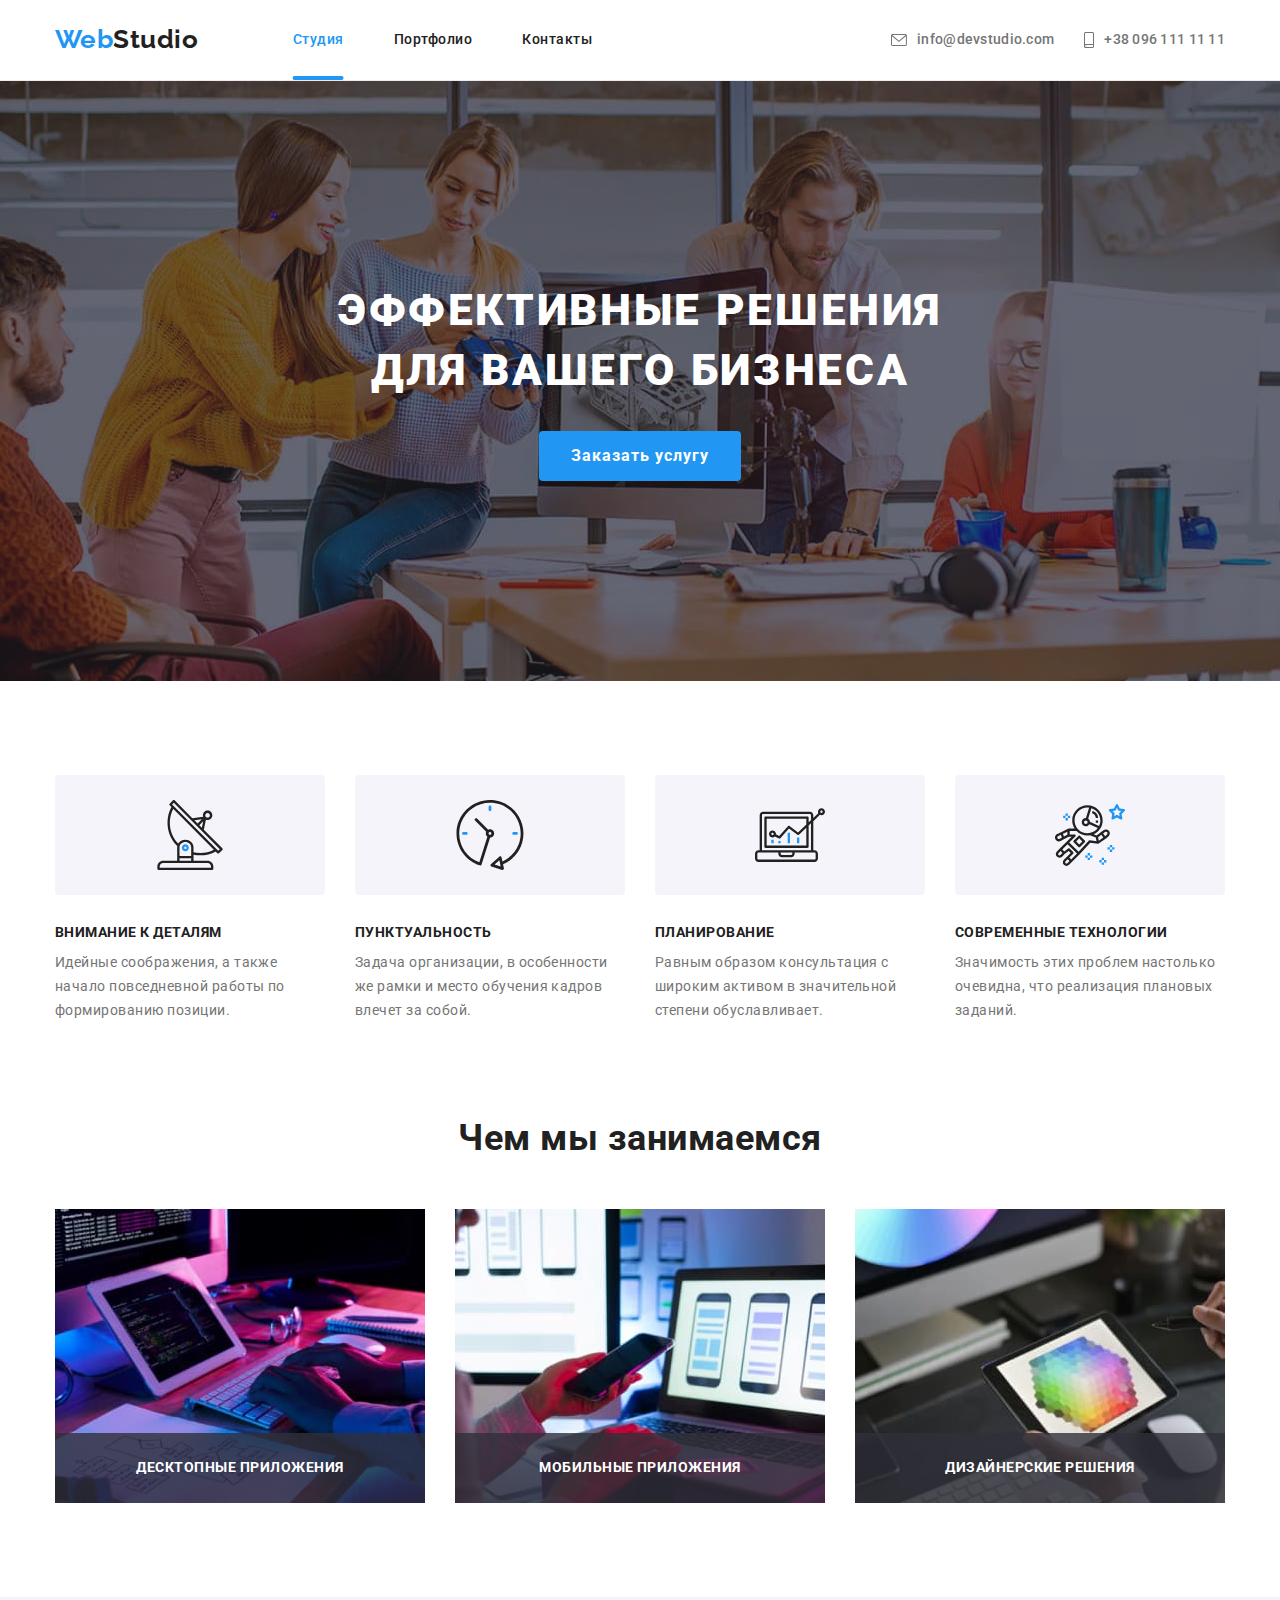
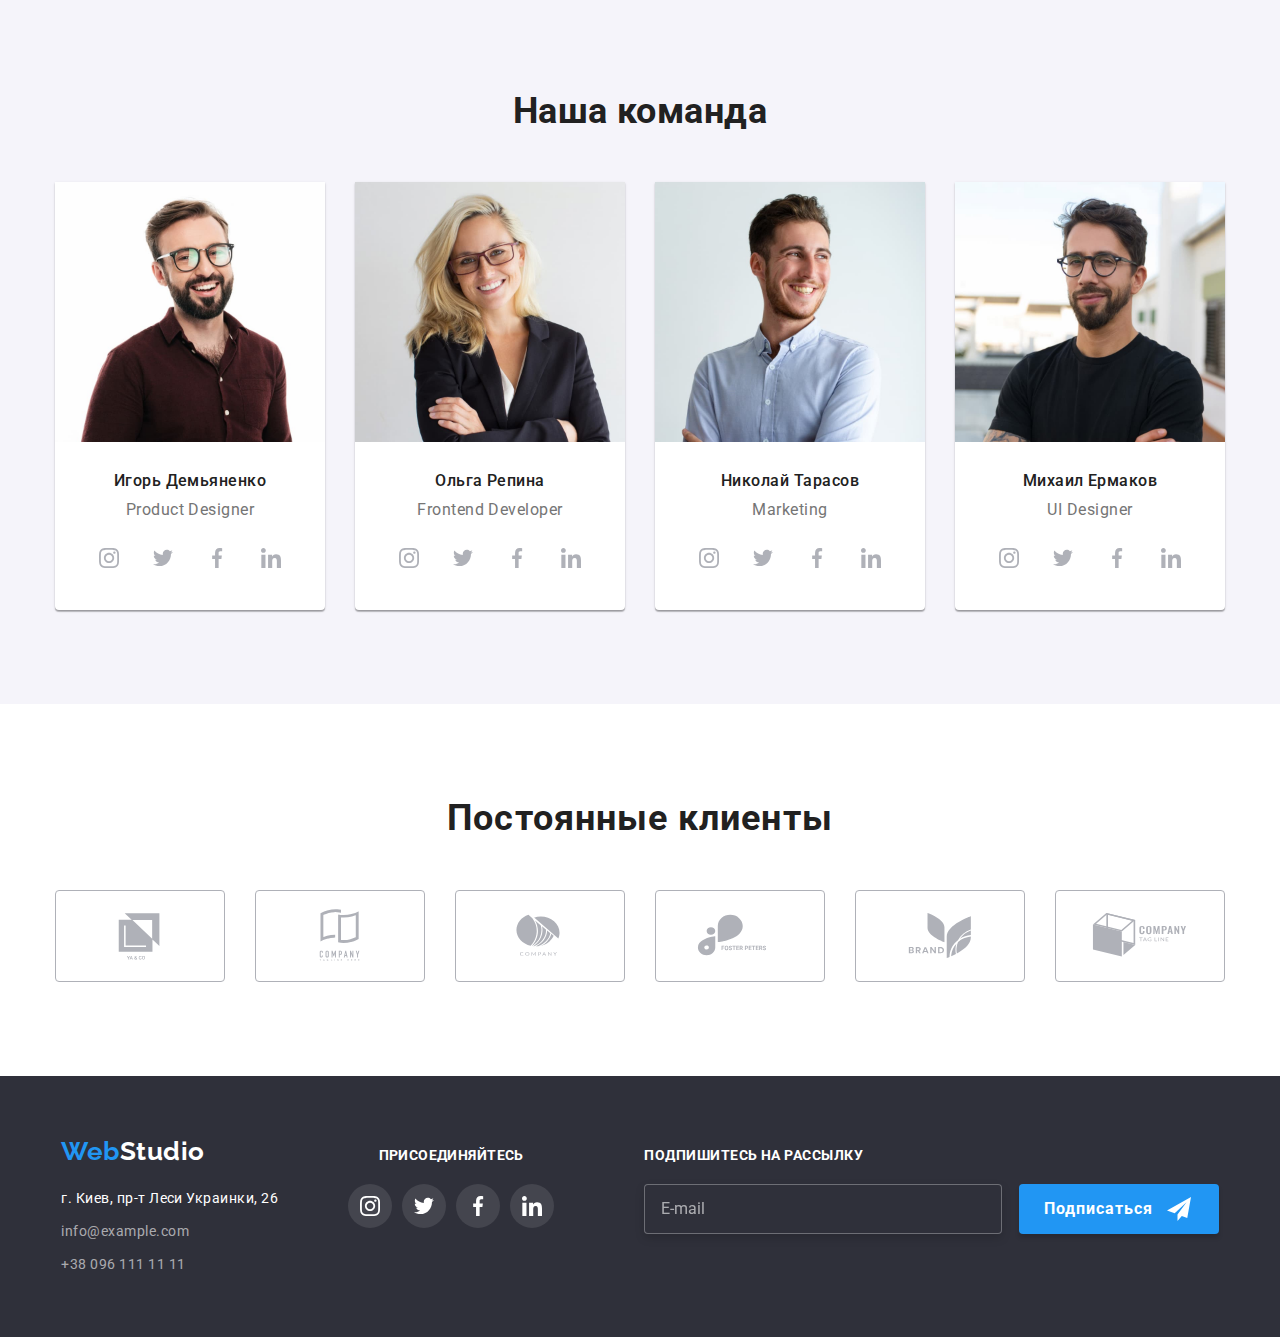
==== index.html @ d3f5402f "HW 7 start" ====
<!DOCTYPE html>
<html lang="ru">
  <head>
    <meta charset="UTF-8" />
    <meta http-equiv="X-UA-Compatible" content="IE=edge" />
    <meta name="viewport" content="width=device-width, initial-scale=1.0" />
    <title>WebStudio</title>
    <link
      href="https://fonts.googleapis.com/css2?family=Raleway:wght@700&family=Roboto:wght@400;500;700;900&display=swap"
      rel="stylesheet"
    />
    <link
      rel="stylesheet"
      href="https://cdnjs.cloudflare.com/ajax/libs/modern-normalize/1.1.0/modern-normalize.min.css"
    />
    <link rel="stylesheet" href="./css/styles.css" />
  </head>
  <body>
    <!--header-->
    <header class="main-header">
      <div class="container header-container">
        <nav class="main-nav">
          <a href="./index.html" class="logo">
            <span class="web">Web</span>Studio</a
          >
          <ul class="site-nav">
            <li class="item">
              <a class="link current" href="./index.html">Студия</a>
            </li>
            <li class="item">
              <a class="link" href="./portfolio.html">Портфолио</a>
            </li>
            <li class="item"><a class="link" href="">Контакты</a></li>
          </ul>
        </nav>
        <ul class="auth-nav list">
          <li class="item">
            <a href="mailto:info@devstudio.com" class="link">
              <svg width="16" height="12" class="contact-icon">
                <use href="./images/symbol-defs.svg#icon-envelope"></use>
              </svg>
              info@devstudio.com</a
            >
          </li>
          <li class="item">
            <a href="tel:+380961111111" class="link">
              <svg width="10" height="16" class="contact-icon">
                <use href="./images/symbol-defs.svg#icon-smartphone"></use></svg
              >+38 096 111 11 11</a
            >
          </li>
        </ul>
      </div>
    </header>
    <!--main-->
    <main>
      <section class="section hero">
        <h1 class="decision">
          Эффективные решения <br />
          для вашего бизнеса
        </h1>
        <button type="button" class="hero-button" data-modal-open>
          Заказать услугу
        </button>
      </section>

      <section class="section details">
        <div class="container">
          <h2 hidden>Особенности</h2>
          <ul class="container-details">
            <li>
              <div class="icons">
                <svg width="70" height="70">
                  <use href="./images/symbol-defs.svg#icon-antenna-1"></use>
                </svg>
              </div>
              <h3 class="details-description">ВНИМАНИЕ К ДЕТАЛЯМ</h3>
              <p class="details-information">
                Идейные соображения, а также начало повседневной работы по
                формированию позиции.
              </p>
            </li>
            <li>
              <div class="icons">
                <svg width="70" height="70">
                  <use href="./images/symbol-defs.svg#icon-clock-1"></use>
                </svg>
              </div>
              <h3 class="details-description">ПУНКТУАЛЬНОСТЬ</h3>
              <p class="details-information">
                Задача организации, в особенности же рамки и место обучения
                кадров влечет за собой.
              </p>
            </li>
            <li>
              <div class="icons">
                <svg width="70" height="70">
                  <use href="./images/symbol-defs.svg#icon-diagram-1"></use>
                </svg>
              </div>
              <h3 class="details-description">ПЛАНИРОВАНИЕ</h3>
              <p class="details-information">
                Равным образом консультация с широким активом в значительной
                степени обуславливает.
              </p>
            </li>
            <li>
              <div class="icons">
                <svg width="70" height="70">
                  <use href="./images/symbol-defs.svg#icon-astronaut-1"></use>
                </svg>
              </div>
              <h3 class="details-description">СОВРЕМЕННЫЕ ТЕХНОЛОГИИ</h3>
              <p class="details-information">
                Значимость этих проблем настолько очевидна, что реализация
                плановых заданий.
              </p>
            </li>
          </ul>
        </div>
      </section>

      <section class="section work">
        <div class="container">
          <h3 class="details-logo">Чем мы занимаемся</h3>
          <ul class="work-list">
            <li>
              <img src="./images/logo1.jpg" alt="процесс работы" width="370" />
              <p>Десктопные приложения</p>
            </li>
            <li>
              <img src="./images/logo2.jpg" alt="процесс работы" width="370" />
              <p>Мобильные приложения</p>
            </li>
            <li>
              <img src="./images/logo3.jpg" alt="процесс работы" width="370" />
              <p>Дизайнерские решения</p>
            </li>
          </ul>
        </div>
      </section>

      <section class="section team-list">
        <div class="container">
          <h2>Наша команда</h2>
          <ul class="teamates">
            <li class="our-teamates">
              <article class="cards">
                <div class="cards-thumb">
                  <img
                    src="./images/teamate1.jpg"
                    alt="Игорь Демьяненко"
                    width="270"
                  />
                </div>
                <div class="cards-content">
                  <h3>Игорь Демьяненко</h3>
                  <p>Product Designer</p>

                  <ul class="socials">
                    <li>
                      <a href="" class="networks-link"
                        ><svg width="20" height="20" class="socials-links">
                          <use
                            href="./images/symbol-defs.svg#icon-instagram-2"
                          ></use>
                        </svg>
                      </a>
                    </li>
                    <li>
                      <a href="" class="networks-link"
                        ><svg width="20" height="20" class="socials-links">
                          <use
                            href="./images/symbol-defs.svg#icon-twitter-1"
                          ></use>
                        </svg>
                      </a>
                    </li>
                    <li>
                      <a href="" class="networks-link"
                        ><svg width="20" height="20" class="socials-links">
                          <use
                            href="./images/symbol-defs.svg#icon-facebook-1"
                          ></use>
                        </svg>
                      </a>
                    </li>
                    <li>
                      <a href="" class="networks-link"
                        ><svg width="20" height="20" class="socials-links">
                          <use
                            href="./images/symbol-defs.svg#icon-linkedin-1"
                          ></use>
                        </svg>
                      </a>
                    </li>
                  </ul>
                </div>
              </article>
            </li>

            <li class="our-teamates">
              <article class="cards">
                <div class="cards-thumb">
                  <img
                    src="./images/teamate2.jpg"
                    alt="Ольга Репина"
                    width="270"
                  />
                </div>
                <div class="cards-content">
                  <h3>Ольга Репина</h3>
                  <p>Frontend Developer</p>

                  <ul class="socials">
                    <li>
                      <a href="" class="networks-link"
                        ><svg width="20" height="20" class="socials-links">
                          <use
                            href="./images/symbol-defs.svg#icon-instagram-2"
                          ></use>
                        </svg>
                      </a>
                    </li>
                    <li>
                      <a href="" class="networks-link"
                        ><svg width="20" height="20" class="socials-links">
                          <use
                            href="./images/symbol-defs.svg#icon-twitter-1"
                          ></use>
                        </svg>
                      </a>
                    </li>
                    <li>
                      <a href="" class="networks-link"
                        ><svg width="20" height="20" class="socials-links">
                          <use
                            href="./images/symbol-defs.svg#icon-facebook-1"
                          ></use>
                        </svg>
                      </a>
                    </li>
                    <li>
                      <a href="" class="networks-link"
                        ><svg width="20" height="20" class="socials-links">
                          <use
                            href="./images/symbol-defs.svg#icon-linkedin-1"
                          ></use>
                        </svg>
                      </a>
                    </li>
                  </ul>
                </div>
              </article>
            </li>

            <li class="our-teamates">
              <article class="cards">
                <div class="cards-thumb">
                  <img
                    src="./images/teamate3.jpg"
                    alt="Николай Тарасов"
                    width="270"
                  />
                </div>
                <div class="cards-content">
                  <h3>Николай Тарасов</h3>
                  <p>Marketing</p>

                  <ul class="socials">
                    <li>
                      <a href="" class="networks-link"
                        ><svg width="20" height="20" class="socials-links">
                          <use
                            href="./images/symbol-defs.svg#icon-instagram-2"
                          ></use>
                        </svg>
                      </a>
                    </li>
                    <li>
                      <a href="" class="networks-link"
                        ><svg width="20" height="20" class="socials-links">
                          <use
                            href="./images/symbol-defs.svg#icon-twitter-1"
                          ></use>
                        </svg>
                      </a>
                    </li>
                    <li>
                      <a href="" class="networks-link"
                        ><svg width="20" height="20" class="socials-links">
                          <use
                            href="./images/symbol-defs.svg#icon-facebook-1"
                          ></use>
                        </svg>
                      </a>
                    </li>
                    <li>
                      <a href="" class="networks-link"
                        ><svg width="20" height="20" class="socials-links">
                          <use
                            href="./images/symbol-defs.svg#icon-linkedin-1"
                          ></use>
                        </svg>
                      </a>
                    </li>
                  </ul>
                </div>
              </article>
            </li>

            <li class="our-teamates">
              <article class="cards">
                <div class="cards-thumb">
                  <img
                    src="./images/teamate4.jpg"
                    alt="Михаил Ермаков"
                    width="270"
                  />
                </div>
                <div class="cards-content">
                  <h3>Михаил Ермаков</h3>
                  <p>UI Designer</p>

                  <ul class="socials">
                    <li>
                      <a href="" class="networks-link"
                        ><svg width="20" height="20" class="socials-links">
                          <use
                            href="./images/symbol-defs.svg#icon-instagram-2"
                          ></use>
                        </svg>
                      </a>
                    </li>
                    <li>
                      <a href="" class="networks-link"
                        ><svg width="20" height="20" class="socials-links">
                          <use
                            href="./images/symbol-defs.svg#icon-twitter-1"
                          ></use>
                        </svg>
                      </a>
                    </li>
                    <li>
                      <a href="" class="networks-link"
                        ><svg width="20" height="20" class="socials-links">
                          <use
                            href="./images/symbol-defs.svg#icon-facebook-1"
                          ></use>
                        </svg>
                      </a>
                    </li>
                    <li>
                      <a href="" class="networks-link"
                        ><svg width="20" height="20" class="socials-links">
                          <use
                            href="./images/symbol-defs.svg#icon-linkedin-1"
                          ></use>
                        </svg>
                      </a>
                    </li>
                  </ul>
                </div>
              </article>
            </li>
          </ul>
        </div>
      </section>
      <section class="section costumer">
        <div class="container">
          <h2 class="costumers-title">Постоянные клиенты</h2>
          <ul class="companies">
            <li class="company-titles">
              <a href="" class="company-link">
                <svg width="106" height="60" class="comp-logo">
                  <use href="./images/symbol-defs.svg#icon-Logo-1"></use>
                </svg>
              </a>
            </li>
            <li class="company-titles">
              <a href="" class="company-link">
                <svg width="106" height="60" class="comp-logo">
                  <use href="./images/symbol-defs.svg#icon-Logo-2"></use>
                </svg>
              </a>
            </li>
            <li class="company-titles">
              <a href="" class="company-link">
                <svg width="106" height="60" class="comp-logo">
                  <use href="./images/symbol-defs.svg#icon-Logo-3"></use>
                </svg>
              </a>
            </li>
            <li class="company-titles">
              <a href="" class="company-link">
                <svg width="106" height="60" class="comp-logo">
                  <use href="./images/symbol-defs.svg#icon-Logo-4"></use>
                </svg>
              </a>
            </li>
            <li class="company-titles">
              <a href="" class="company-link">
                <svg width="106" height="60" class="comp-logo">
                  <use href="./images/symbol-defs.svg#icon-Logo-5"></use>
                </svg>
              </a>
            </li>
            <li class="company-titles">
              <a href="" class="company-link">
                <svg width="106" height="60" class="comp-logo">
                  <use href="./images/symbol-defs.svg#icon-Logo-6"></use>
                </svg>
              </a>
            </li>
          </ul>
        </div>
      </section>
    </main>
    <!--footer-->
    <footer class="footer">
      <div class="container">
        <div class="footer-all">
          <div class="footer-contact">
            <a class="logo" href="./index.html"
              ><span class="accent">Web</span>Studio</a
            >
            <address class="location">
              <ul class="location-adress">
                <li>г. Киев, пр-т Леси Украинки, 26</li>
                <li>
                  <a class="connection" href="mailto:info@example.com"
                    >info@example.com</a
                  >
                </li>
                <li>
                  <a href="tel:+380961111111" class="connection"
                    >+38 096 111 11 11</a
                  >
                </li>
              </ul>
            </address>
          </div>
          <div class="soc">
            <p class="join">присоединяйтесь</p>
            <ul class="socials socials-footer">
              <li>
                <a href="" class="footer-link"
                  ><svg width="20" height="20" class="socials-links">
                    <use href="./images/symbol-defs.svg#icon-instagram-2"></use>
                  </svg>
                </a>
              </li>
              <li>
                <a href="" class="footer-link"
                  ><svg width="20" height="20" class="socials-links">
                    <use href="./images/symbol-defs.svg#icon-twitter-1"></use>
                  </svg>
                </a>
              </li>
              <li>
                <a href="" class="footer-link"
                  ><svg width="20" height="20" class="socials-links">
                    <use href="./images/symbol-defs.svg#icon-facebook-1"></use>
                  </svg>
                </a>
              </li>
              <li>
                <a href="" class="footer-link"
                  ><svg width="20" height="20" class="socials-links">
                    <use href="./images/symbol-defs.svg#icon-linkedin-1"></use>
                  </svg>
                </a>
              </li>
            </ul>
          </div>
          <div class="form-footer">
            <p>Подпишитесь на рассылку</p>
            <form name="email" autocomplete="on">
              <label>
                <input
                  type="text"
                  name="email"
                  placeholder="E-mail"
                  class="mail-form"
                />
              </label>

              <button type="submit" class="subscription-btn">
                Подписаться
                <svg width="24" height="24" class="subscription-icon">
                  <use href="./images/symbol-defs.svg#icon-send"></use>
                </svg>
              </button>
            </form>
          </div>
        </div>
      </div>
    </footer>
    <!-- Модальное окно -->
    <div class="backdrop is-hidden" data-modal>
      <div class="modal">
        <button class="modal-close" data-modal-close>
          <svg width="11px" height="11px" class="modal-icon">
            <use href="./images/symbol-defs.svg#icon-Vector"></use>
          </svg>
        </button>
        <div class="sign-form">
          <b class="modal-title">Оставьте свои данные, мы вам перезвоним</b>
          <form class="sign-in">
            <label class="form-item">
              Имя
              <input type="text" name="name" class="modal-form" autofocus />
              <svg width="18" height="18" class="modal-icons">
                <use href="./images/symbol-defs.svg#icon-person-black"></use>
              </svg>
            </label>

            <label class="form-item">
              Телефон
              <input type="tel" name="telephone" class="modal-form" />
              <svg width="18" height="18" class="modal-icons">
                <use
                  href="./images/symbol-defs.svg#icon-phone-black"
                  class="icons-fill"
                ></use>
              </svg>
            </label>

            <label class="form-item">
              Почта
              <input type="email" name="email" class="modal-form" />
              <svg width="18" height="18" class="modal-icons">
                <use href="./images/symbol-defs.svg#icon-email-black"></use>
              </svg>
            </label>

            <label class="form-item form-item--last">
              Комментарий
              <textarea
                name="comments"
                cols="30"
                rows="10"
                placeholder="Введите текст"
              ></textarea>
            </label>

            <label class="policy">
              <input class="checkbox" type="checkbox" name="checkbox" />
              <span class="icon-checkbox"></span>

              Соглашаюсь с рассылкой и принимаю
              <a href="" class="policy-link">Условия договора</a>
            </label>

            <button type="submit" class="accept-button">Отправить</button>
          </form>
        </div>
      </div>
    </div>
    <script src="./js/modal.js"></script>
  </body>
</html>
---- css/styles.css ----
:root {
  --primary-text-color: #212121;
  --description-text-color: #757575;
  --accent-color: #2196f3;
  --primary-background-color: #ffffff;
}

body {
  font-family: "Roboto", "Raleway", sans-serif;
  background-color: var(--primary-background-color);
  color: var(--primary-text-color);
  letter-spacing: 0.03em;
  margin: 0;
}

ul li {
  list-style: none;
}

img {
  max-width: 100%;
  display: block;
  height: auto;
}

.container {
  width: 1200px;
  padding-left: 15px;
  padding-right: 15px;
  margin-left: auto;
  margin-right: auto;
}

.header-container {
  display: flex;
}
/* WebStudio logo */

nav .logo {
  color: var(--primary-text-color);
  font-family: Raleway, sans-serif;
  font-weight: 700;
  font-size: 26px;
  line-height: 1.2;
  text-decoration: none;
  margin: 0;
  transition: color 250ms cubic-bezier(0.4, 0, 0.2, 1);
}

.web {
  color: var(--accent-color);
}

nav .logo:hover,
nav .logo:focus {
  color: var(--accent-color);
}
/* навигация в хедере */

.main-header {
  border-bottom: 1px solid #ececec;
}

.site-nav {
  display: flex;
  margin: 0;
  padding: 0;
  margin-left: 93px;
}

.site-nav .item {
  position: relative;
}

.site-nav .item + .item {
  margin-left: 50px;
}

.site-nav .link {
  color: var(--primary-text-color);
  font-family: Roboto, sans-serif;
  font-weight: 500;
  font-size: 14px;
  line-height: 1.14;
  text-decoration: none;
  display: block;
  padding-top: 32px;
  padding-bottom: 32px;
  transition: color 250ms cubic-bezier(0.4, 0, 0.2, 1);
}

.site-nav .link:hover,
.site-nav .link:focus {
  color: var(--accent-color);
}

.site-nav .current {
  color: var(--accent-color);
}

.site-nav .current::after {
  position: absolute;
  content: "";
  top: 100%;
  left: 50%;
  transform: translate(-50%, -100%);
  width: 100%;
  height: 4px;
  background-color: var(--accent-color);
  border-radius: 2px;
}

.list {
  padding: 0;
}

.auth-nav .link {
  color: var(--description-text-color);
  font-family: Roboto, sans-serif;
  font-weight: 500;
  font-size: 14px;
  line-height: 1.14;
  letter-spacing: 0.02em;
  text-decoration: none;
  display: flex;
  align-items: center;
  fill: var(--description-text-color);
  padding-top: 32px;
  padding-bottom: 32px;
  transition: color 250ms cubic-bezier(0.4, 0, 0.2, 1),
    fill 250ms cubic-bezier(0.4, 0, 0.2, 1);
}

.auth-nav {
  display: flex;
  margin-left: auto;
  margin-bottom: 0;
  margin-top: 0;
  align-items: center;
}

.auth-nav .item:last-child {
  margin: 0;
}

.auth-nav .item + .item {
  margin-left: 30px;
}

.auth-nav .link:hover,
.auth-nav .link:focus {
  color: var(--accent-color);
  fill: var(--accent-color);
}

/* Секция герой */
.section.hero {
  text-align: center;
  max-width: 1600px;
  padding-top: 200px;
  padding-bottom: 200px;
  background-color: #2f303a;
  background-position: center;
  background-size: cover;
  background-repeat: no-repeat;
  background-image: linear-gradient(
      rgba(47, 48, 58, 0.4) 100%,
      rgba(47, 48, 58, 0.4) 100%
    ),
    url(../images/hero.jpg);
}

.hero .decision {
  font-family: Roboto, sans-serif;
  font-weight: 900;
  font-size: 44px;
  line-height: 1.36;
  text-align: center;
  letter-spacing: 0.06em;
  text-transform: uppercase;
  color: var(--primary-background-color);
  margin: 0;
  margin-bottom: 30px;
}

.hero-button {
  cursor: pointer;
  color: var(--primary-background-color);
  background-color: var(--accent-color);
  font-family: Roboto, sans-serif;
  font-weight: 700;
  font-size: 16px;
  line-height: 1.88;
  display: inline-block;
  letter-spacing: 0.06em;
  padding: 10px 32px;
  border-radius: 4px;
  border: none;
  text-align: center;
  transition: background-color 250ms cubic-bezier(0.4, 0, 0.2, 1);
}

.hero-button:hover,
.hero-button:focus {
  background-color: #188ce8;
}

/* основная секция */

.main-nav {
  display: flex;
  align-items: center;
}

.details {
  font-family: Roboto, sans-serif;
}

.details-description {
  font-family: Roboto, sans-serif;
  font-weight: 700;
  font-size: 14px;
  line-height: 1.14;
  text-transform: uppercase;
  margin: 0;
  margin-bottom: 10px;
}

.details-information {
  color: var(--description-text-color);
  font-size: 14px;
  line-height: 1.71;
  margin: 0;
  width: 270px;
}

.container-details {
  margin: 0;
  padding: 0;
  display: flex;
}

.container-details li {
  margin-right: 30px;
}

.container-details li:last-child {
  margin: 0;
}

.details-logo {
  font-family: Roboto, sans-serif;
  font-weight: 700;
  font-size: 36px;
  line-height: 1.17;
  margin: 0;
  margin-bottom: 50px;
  text-align: center;
}

.work-list {
  margin: 0;
  padding: 0;
  display: flex;
}

.work-list li {
  width: 370px;
  margin-right: 30px;
}

.work-list li {
  position: relative;
}

.work-list p {
  position: absolute;
  width: 100%;
  height: 70px;
  bottom: 0;
  left: 0;
  margin: 0;
  color: var(--primary-background-color);
  text-align: center;

  font-family: "Roboto", sans-serif;
  font-weight: 700;
  font-size: 14px;
  line-height: 1.14;
  padding-bottom: 27px;
  padding-top: 27px;
  text-transform: uppercase;

  background-color: rgba(47, 48, 58, 0.8);
}

.work-list li:last-child {
  margin-right: 0;
}

/* Наша команда */

.teamates {
  display: flex;
}

.our-teamates {
  margin-right: 30px;
}

.our-teamates:last-child {
  margin-right: 0;
}

.team-list {
  background: #f5f4fa;
}

.teamates {
  margin: 0;
  padding: 0;
}

.team-list h2 {
  font-weight: 700;
  font-size: 36px;
  line-height: 1.16;
  margin: 0;
  margin-bottom: 50px;
  text-align: center;
}

.team-list h3 {
  font-family: Roboto, sans-serif;
  font-weight: 500;
  font-size: 16px;
  line-height: 1.18;
  margin: 0;
  text-align: center;
  margin-bottom: 10px;
}

.team-list p {
  font-size: 16px;
  line-height: 1.18;
  color: var(--description-text-color);
  margin: 0;
  text-align: center;
}

/* Футер */
.footer {
  background-color: #2f303a;
  padding: 60px 0;
}

.logo {
  font-family: Raleway, sans-serif;
  min-width: 145px;
  font-weight: 700;
  font-size: 26px;
  line-height: 1.19;
  text-decoration: none;
  color: var(--primary-background-color);
  display: inline-block;
  margin-bottom: 20px;
  transition: color 250ms cubic-bezier(0.4, 0, 0.2, 1);
}

.logo:hover,
.logo:focus {
  color: var(--accent-color);
}

.logo .accent {
  color: var(--accent-color);
}

.location {
  font-size: 14px;
  line-height: 1.71;
  color: var(--primary-background-color);
  font-style: normal;
}

.location ul {
  margin: 0;
  padding: 0;
}

.location li {
  margin-bottom: 9px;
}

.location li:last-child {
  margin-bottom: 0;
}

.adress .connection {
  margin-bottom: 9px;
}

.connection {
  font-family: Roboto, sans-serif;
  font-size: 14px;
  line-height: 1.71;
  color: rgba(255, 255, 255, 0.6);
  text-decoration: none;
  font-style: normal;
  transition: color 250ms cubic-bezier(0.4, 0, 0.2, 1);
}

.connection:hover,
.connection:focus {
  color: var(--accent-color);
}

/* Портфолио */
/* фильтр */

.btn {
  margin-right: 8px;
}

.btn:last-child {
  margin: 0;
}

.filter button {
  cursor: pointer;
  color: var(--primary-text-color);
  font-family: Roboto, sans-serif;
  font-weight: 500;
  font-size: 16px;
  line-height: 1.62;
  padding: 6px 22px;
  border: none;
  border-radius: 4px;
  background-color: #f5f4fa;
  text-align: center;
  letter-spacing: 0.03em;
  transition: color 250ms cubic-bezier(0.4, 0, 0.2, 1),
    background-color 250ms cubic-bezier(0.4, 0, 0.2, 1),
    box-shadow 250ms cubic-bezier(0.4, 0, 0.2, 1);
}

.filter-btn {
  display: flex;
  justify-content: center;
  margin-bottom: 50px;
  margin-top: 0;
  padding: 0;
}

.filter-btn .current {
  color: var(--primary-background-color);
  background-color: var(--accent-color);
}

.filter button:hover,
.filter button:focus {
  color: var(--primary-background-color);
  background-color: var(--accent-color);
  box-shadow: 0px 3px 1px rgba(0, 0, 0, 0.1), 0px 1px 2px rgba(0, 0, 0, 0.08),
    0px 2px 2px rgba(0, 0, 0, 0.12);
}

.filter-nav {
  display: flex;
  flex-wrap: wrap;
  padding-top: 94px;
  padding-bottom: 94px;
  margin: 0;
  padding: 0;
  justify-content: center;
}

.filter-nav .nav-img {
  width: 370px;
  margin-right: 30px;
}

.filter-nav .nav-img:nth-child(3n) {
  margin-right: 0;
}

.nav-img:nth-last-child(-n + 3) {
  margin-bottom: 0;
}

.nav-img {
  margin-bottom: 30px;
}

.filter h2 {
  font-family: Roboto, sans-serif;
  font-weight: 700;
  font-size: 18px;
  line-height: 2;
  letter-spacing: 0.06em;
  margin: 0;
  padding: 0;
  margin-bottom: 4px;
}

.filter p {
  font-family: Roboto;
  font-size: 16px;
  line-height: 1.88;
  color: var(--description-text-color);
  margin: 0;
}

.section {
  padding-top: 94px;
  padding-bottom: 94px;
  margin-right: auto;
  margin-left: auto;
}

.work {
  padding-top: 0;
}

/* карточки портфолио */

.card {
  cursor: pointer;
  transition: box-shadow 250ms cubic-bezier(0.4, 0, 0.2, 1);
}

.card:hover,
.card:focus {
  box-shadow: 0px 3px 1px rgba(0, 0, 0, 0.1), 0px 1px 2px rgba(0, 0, 0, 0.08),
    0px 2px 2px rgba(0, 0, 0, 0.12);
}

.card-content {
  padding: 20px 24px;
}

.cards-thumb {
  margin-bottom: 30px;
}

.card-content {
  border-left: 1px solid #eeeeee;
  border-right: 1px solid #eeeeee;
  border-bottom: 1px solid #eeeeee;
  background-color: var(--primary-background-color);
}

.cards {
  box-shadow: 0px 1px 3px rgba(0, 0, 0, 0.12), 0px 1px 1px rgba(0, 0, 0, 0.14),
    0px 2px 1px rgba(0, 0, 0, 0.2);
  margin: 0;
  padding: 0;
  background-color: var(--primary-background-color);
  border-radius: 0px 0px 4px 4px;
  padding-bottom: 30px;
}

.cards-content p {
  margin-bottom: 16px;
}

/* icons */

.icons {
  display: flex;
  align-items: center;
  justify-content: center;
  width: 270px;
  height: 120px;
  text-align: center;
  margin-bottom: 30px;
  background-color: #f5f4fa;
  border-radius: 4px;
}

.contact-icon {
  margin-right: 10px;
  text-align: center;
  justify-content: center;
}

/* team icons */

.socials li {
  margin-right: 10px;
  padding: 0;

  border-radius: 50%;

  text-align: center;
  align-items: center;
  justify-content: center;
  padding-bottom: 30px;
}

.networks-link {
  width: 44px;
  height: 44px;
  display: flex;
  text-align: center;
  align-items: center;
  justify-content: center;
  border-radius: 50%;
  color: #afb1b8;
  transition: background-color 250ms cubic-bezier(0.4, 0, 0.2, 1),
    color 250ms cubic-bezier(0.4, 0, 0.2, 1);
}

.socials-links {
  fill: currentColor;
}

.networks-link:hover,
.networks-link:focus {
  background-color: #188ce8;
  color: var(--primary-background-color);
}

.socials li:last-child {
  margin: 0;
}

/* постоянные клиенты */

.costumers-title {
  margin: 0;
  margin-bottom: 50px;
  text-align: center;
  font-family: "Roboto", sans-serif;
  font-style: normal;
  font-weight: 700;
  font-size: 36px;
  line-height: 1.16;
  text-align: center;
  letter-spacing: 0.03em;
}

.companies {
  margin: 0;
  padding: 0;
  display: flex;
  text-align: center;
  align-items: center;
  justify-content: center;
}

.company-titles {
  margin-right: 30px;
  display: flex;
  align-items: center;
  justify-content: center;
}

.company-titles:last-child {
  margin: 0;
}

.company-titles .company-link {
  display: flex;
  width: 170px;
  height: 92px;
  border: 1px solid #afb1b8;
  color: #afb1b8;
  text-align: center;
  align-items: center;
  justify-content: center;
  border-radius: 4px;
  transition: color 250ms cubic-bezier(0.4, 0, 0.2, 1),
    border-color 250ms cubic-bezier(0.4, 0, 0.2, 1);
}

.comp-logo {
  fill: currentColor;
}

.company-titles .company-link:hover,
.company-titles .company-link:focus {
  color: var(--accent-color);
  border: 1px solid var(--accent-color);
}

/* footer links */

.soc .join {
  color: var(--primary-background-color);
  font-family: "Roboto", sans-serif;
  font-weight: 700;
  font-size: 14px;
  line-height: 1.14;
  letter-spacing: 0.03em;
  text-transform: uppercase;
  text-align: center;
  margin: 0;
  margin-bottom: 20px;
}

.socials {
  display: flex;
  text-align: center;
  align-items: center;
  justify-content: center;
  margin: 0;
  padding: 0;
}

.socials li {
  padding: 0;
}

.socials-footer {
  display: flex;
  text-align: center;
  justify-content: center;
}

.socials-footer .footer-link {
  display: flex;
  width: 44px;
  height: 44px;
  display: flex;
  text-align: center;
  align-items: center;
  justify-content: center;
  border-radius: 50%;
  color: var(--primary-background-color);
  background-color: rgba(255, 255, 255, 0.1);
  transition: background-color 250ms cubic-bezier(0.4, 0, 0.2, 1);
}

.socials-links {
  fill: currentColor;
}

.socials-footer li {
  padding: 0;
}

.footer-link:hover,
.footer-link:focus {
  background-color: #188ce8;
  color: var(--primary-background-color);
}

.footer-all {
  display: flex;
  align-items: baseline;
  justify-content: center;
}

.footer-contact {
  margin-right: 70px;
}

/* backdrop Заказать услугу */

.backdrop {
  position: fixed;
  top: 0;
  left: 0;
  width: 100%;
  height: 100%;
  background-color: rgba(0, 0, 0, 0.2);
  opacity: 1;

  transition: opacity 500ms cubic-bezier(0.4, 0, 0.2, 1);
}

.backdrop.is-hidden {
  pointer-events: none;
  opacity: 0;
  visibility: visible;
}

.backdrop.is-hidden .modal {
  transform: translate(-50%, -50%) scale(1.1);
}

.modal {
  display: flex;
  align-items: center;
  position: absolute;
  top: 50%;
  left: 50%;
  transform: translate(-50%, -50%) scale(1);
  width: 528px;
  height: 581px;

  background-color: var(--primary-background-color);
  box-shadow: 0px 1px 3px rgba(0, 0, 0, 0.12), 0px 1px 1px rgba(0, 0, 0, 0.14),
    0px 2px 1px rgba(0, 0, 0, 0.2);
  border-radius: 4px;

  transition: transform 500ms cubic-bezier(0.4, 0, 0.2, 1);
  text-align: center;
  padding: 40px;
}

.modal b {
  font-family: "Roboto", sans-serif;

  font-weight: 700;
  font-size: 20px;
  line-height: 1.15;
  margin-bottom: 12px;
  letter-spacing: 0.03em;
}

.modal-close {
  cursor: pointer;
  position: absolute;
  top: 8px;
  right: 8px;
  width: 30px;
  height: 30px;
  border: 1px solid rgba(0, 0, 0, 0.1);
  border-radius: 50%;
  background-color: var(--primary-background-color);
  color: #000000;
  transition: color 250ms cubic-bezier(0.4, 0, 0.2, 1),
    border-color 250ms cubic-bezier(0.4, 0, 0.2, 1);
  padding: 0;
}

.modal-icon {
  position: absolute;
  top: 50%;
  left: 50%;
  transform: translate(-50%, -50%);
  fill: currentColor;
}

.modal-close:hover,
.modal-close:focus {
  color: var(--accent-color);
  border-color: var(--accent-color);
}

.overlay-system {
  overflow: hidden;
  position: relative;
}

.overlay {
  position: absolute;
  width: 100%;
  height: 100%;
  background-color: rgba(33, 150, 243, 0.9);
  padding: 63px 24px;
  transition: transform 250ms cubic-bezier(0.4, 0, 0.2, 1);
}

.overlay .overlay-text {
  font-family: "Roboto", sans-serif;
  font-size: 18px;
  line-height: 1.56;
  letter-spacing: 0.03em;
  color: var(--primary-background-color);
}

.card:hover .overlay {
  transform: translate(0%, -100%);
}

/* Подпишитесь на рассылку футер */
.soc {
  margin-right: 90px;
}

.form-footer {
  display: block;
  align-items: center;
  justify-content: center;
}

.form-footer p {
  font-family: "Roboto", sans-serif;
  font-weight: 700;
  font-size: 14px;
  line-height: 1.14;
  text-transform: uppercase;
  color: var(--primary-background-color);
  margin: 0;
  margin-bottom: 20px;
}

.subscription-btn {
  font-family: "Roboto", sans-serif;

  font-weight: 700;
  font-size: 16px;
  line-height: 1.9;
  width: 200px;
  height: 50px;
  color: var(--primary-background-color);
  padding-left: 20px;
  padding-right: 60px;
  padding-top: 10px;
  padding-bottom: 10px;
  background-color: var(--accent-color);
  border: none;
  border-radius: 4px;
  letter-spacing: 0.06em;
  box-shadow: 0px 4px 4px rgba(0, 0, 0, 0.15);
  position: relative;
  text-align: center;
  cursor: pointer;
  transition: background-color 250ms cubic-bezier(0.4, 0, 0.2, 1);
}

.form-footer input {
  width: 358px;
  height: 50px;
  border: 1px solid rgba(255, 255, 255, 0.3);
  filter: drop-shadow(0px 4px 4px rgba(0, 0, 0, 0.15));
  border-radius: 4px;
  background-color: #2f303a;
  outline: none;
  padding-left: 16px;
  margin-right: 12px;
  transition: border 250ms cubic-bezier(0.4, 0, 0.2, 1);
}

.form-footer ::placeholder {
  color: rgba(255, 255, 255, 0.6);
}

.subscription-icon {
  position: absolute;
  right: 28px;
  top: 13px;
}

.subscription-btn:hover,
.subscription-btn:focus {
  background-color: #188ce8;
}

.form-footer input:hover,
.form-footer input:focus {
  border: 1px solid #188ce8;
}

/* Форма модального окна */

.modal-form {
  margin: 0;
  width: 448px;
  height: 40px;
  outline: none;
  transition: border 250ms cubic-bezier(0.4, 0, 0.2, 1);
}

.sign-form {
  display: flex;
  flex-direction: column;
  align-items: center;
  text-align: left;
  font-family: "Roboto", sans-serif;
  font-style: normal;
  font-weight: 400;
  font-size: 12px;
  line-height: 1.16;
  letter-spacing: 0.01em;
}

.sign-form textarea {
  margin: 0;
  width: 448px;
  height: 120px;
  resize: none;
  transition: border 250ms cubic-bezier(0.4, 0, 0.2, 1);
}

.sign-form textarea {
  font-family: "Roboto", sans-serif;
  margin: 0;

  font-size: 14px;
  line-height: 1.14;
  letter-spacing: 0.01em;

  padding: 12px 16px;
  border: 1px solid rgba(33, 33, 33, 0.2);
  border-radius: 4px;
  outline: none;
}

.sign-in label {
  position: relative;
}

.form-item {
  display: flex;
  flex-direction: column;
  width: 100%;

  margin-bottom: 10px;
}

.form-item--last {
  margin-bottom: 20px;
}

.sign-in input {
  margin: 0;

  padding: 12px 12px 12px 42px;
  border: 1px solid rgba(33, 33, 33, 0.2);
  border-radius: 4px;
}

.modal-icons {
  position: absolute;
  top: 30px;
  left: 12px;
  color: var(--accent-color);
  transition: fill 250ms cubic-bezier(0.4, 0, 0.2, 1);
}

.sign-in {
  align-items: center;
  display: flex;
  flex-direction: column;
  font-family: "Roboto", sans-serif;
  font-size: 12px;
  line-height: 1.6;
  letter-spacing: 0.01em;
  color: var(--description-text-color);
}

.form-field {
  font-family: "Roboto", sans-serif;
  font-size: 14px;
  line-height: 1.71;

  letter-spacing: 0.03em;
  text-align: center;

  color: var(--description-text-color);
}

.container-btn {
  text-align: center;
}

.accept-button {
  text-align: center;
  padding: 0;
  margin-right: 0;
  margin-top: 30px;
  width: 200px;
  height: 50px;
  color: var(--primary-background-color);
  background-color: var(--accent-color);

  font-family: "Roboto", sans-serif;
  font-weight: 700;
  font-size: 16px;
  line-height: 1.88;

  letter-spacing: 0.06em;

  border: none;
  box-shadow: 0px 4px 4px rgba(0, 0, 0, 0.15);
  border-radius: 4px;
  cursor: pointer;
  transition: background-color 250ms cubic-bezier(0.4, 0, 0.2, 1);
}

.accept-button:hover,
.accept-button:focus {
  background-color: #188ce8;
}

.form-item ::placeholder {
  color: rgba(117, 117, 117, 0.5);
}

.policy input {
  border: none;
  outline: none;
}

.policy {
  font-family: "Roboto", sans-serif;

  font-size: 14px;
  line-height: 1.71;

  letter-spacing: 0.03em;
  color: var(--description-text-color);
  border: none;
  outline: none;
}

.policy-link {
  color: var(--accent-color);
  margin-left: 4px;
}

.sign-form textarea:hover {
  border: 1px solid var(--accent-color);
}

.sign-form textarea:focus {
  border: 1px solid var(--accent-color);
  outline: 1px solid var(--accent-color);
}

.form-item:hover .modal-icons {
  fill: var(--accent-color);
}

.form-item:hover .modal-form {
  border: 1px solid var(--accent-color);
}

.modal-form:focus + .modal-icons {
  fill: #2196f3;
}

.modal-form:focus {
  border: 1px solid var(--accent-color);
  outline: 1px solid var(--accent-color);
}

.checkbox {
  position: absolute;
  width: 1px;
  height: 1px;
  margin: -1px;
  border: 0;
  padding: 0;

  white-space: nowrap;
  clip-path: inset(100%);
  clip: rect(0 0 0 0);
  overflow: hidden;
}

.icon-checkbox {
  content: "";
  display: inline-block;
  width: 16px;
  height: 15px;
  border: 2px solid var(--primary-text-color);
  border-radius: 2px;
  transition: border-color 250ms cubic-bezier(0.4, 0, 0.2, 1);
  margin-right: 7px;
}

.checkbox:checked + .icon-checkbox {
  background-color: var(--accent-color);
  background-image: url(../images/accept-icon.svg);
  background-size: contain;
  background-origin: border-box;
  border-color: var(--accent-color);
}

.policy {
  display: flex;
  cursor: pointer;
  align-items: center;
  justify-content: center;
}

.policy:hover .icon-checkbox {
  border-color: var(--accent-color);
}

.mail-form:focus {
  outline: 1px solid var(--accent-color);
  color: var(--primary-background-color);
  font-family: "Roboto", sans-serif;

  font-weight: 400;
  font-size: 14px;
  line-height: 1.14;
  letter-spacing: 0.03em;
}
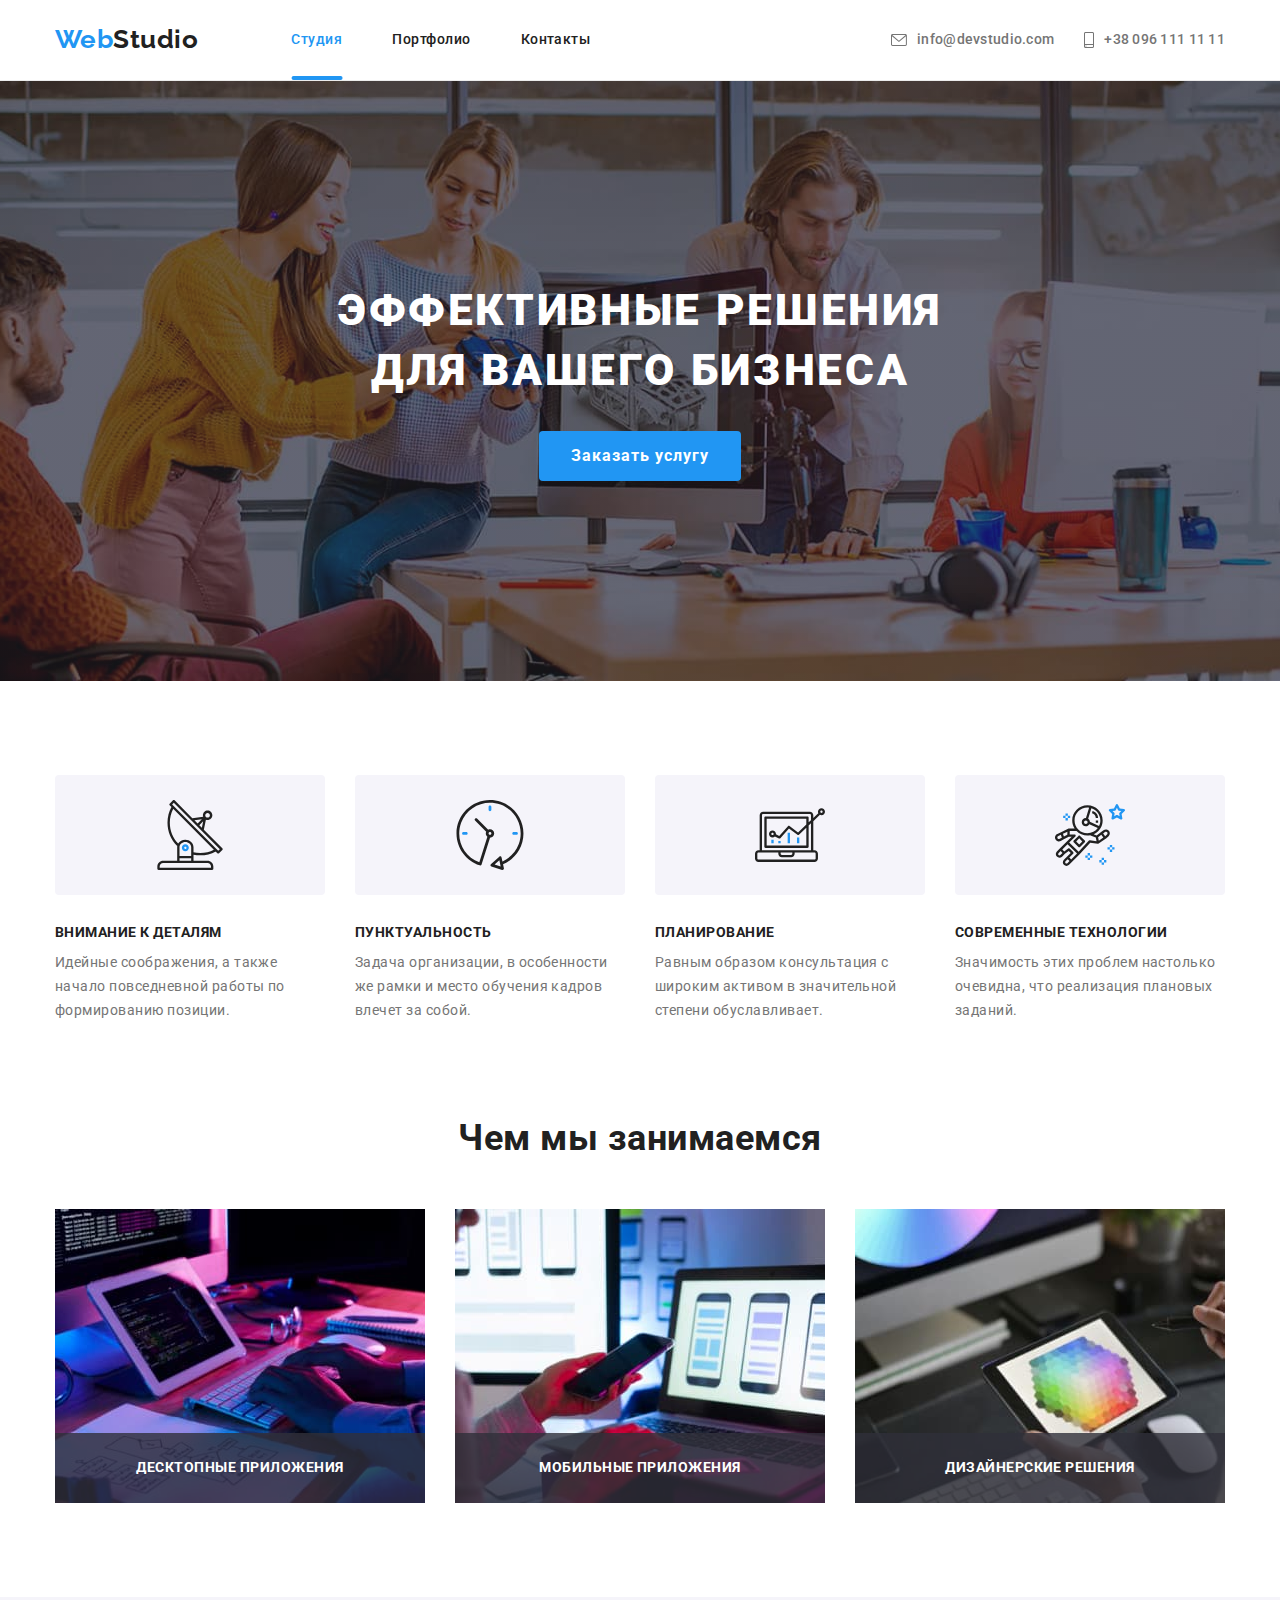
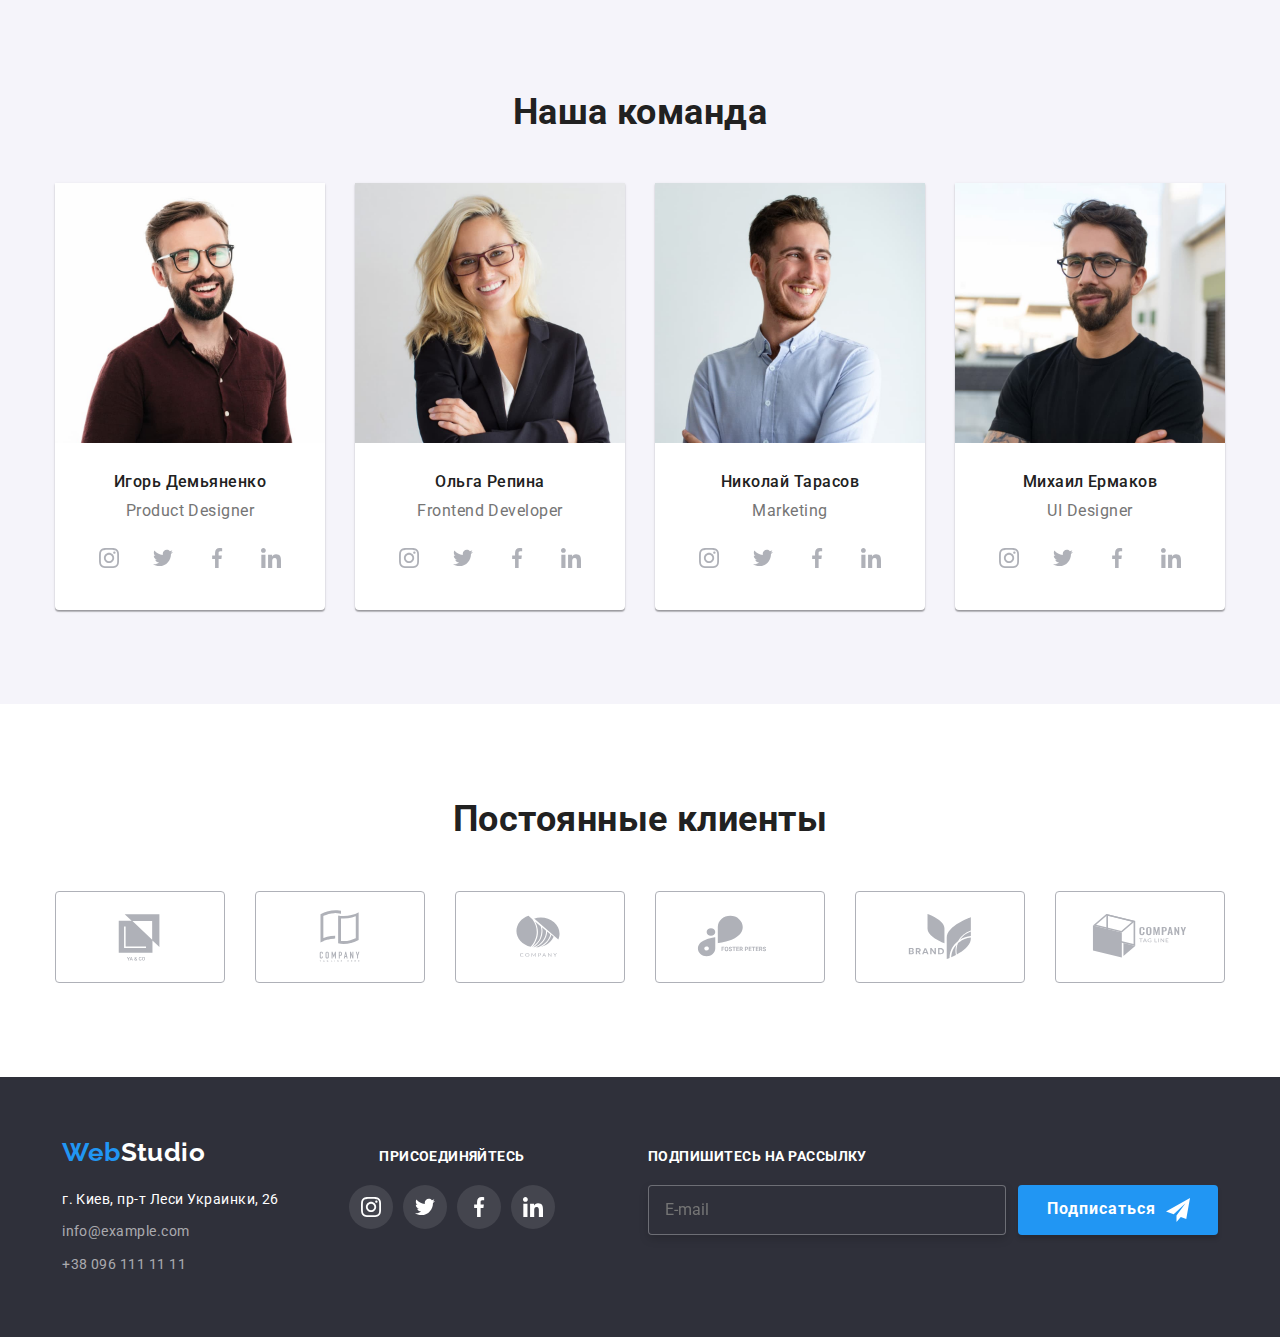
==== commit 70aab4dc: "studio link BEM" ====
--- a/index.html
+++ b/index.html
@@ -16,35 +16,43 @@
     <link rel="stylesheet" href="./css/styles.css" />
   </head>
   <body>
-    <!--header-->
-    <header class="main-header">
-      <div class="container header-container">
+    <!--Хедер-->
+
+    <header class="header">
+      <div class="site-container header__site-container">
         <nav class="main-nav">
-          <a href="./index.html" class="logo">
-            <span class="web">Web</span>Studio</a
+          <a href="./index.html" class="main-nav__logo">
+            <span class="main-nav__label">Web</span>Studio</a
           >
           <ul class="site-nav">
-            <li class="item">
-              <a class="link current" href="./index.html">Студия</a>
-            </li>
-            <li class="item">
-              <a class="link" href="./portfolio.html">Портфолио</a>
-            </li>
-            <li class="item"><a class="link" href="">Контакты</a></li>
+            <li class="site-nav__item">
+              <a class="site-nav__link site-nav__current" href="./index.html"
+                >Студия</a
+              >
+            </li>
+            <li class="site-nav__item">
+              <a class="site-nav__link" href="./portfolio.html">Портфолио</a>
+            </li>
+            <li class="site-nav__item">
+              <a class="site-nav__link" href="">Контакты</a>
+            </li>
           </ul>
         </nav>
-        <ul class="auth-nav list">
-          <li class="item">
-            <a href="mailto:info@devstudio.com" class="link">
-              <svg width="16" height="12" class="contact-icon">
+
+        <!-- Почта и телефон -->
+
+        <ul class="auth-nav">
+          <li class="auth-nav__item">
+            <a href="mailto:info@devstudio.com" class="auth-nav__link">
+              <svg width="16" height="12" class="auth-nav__icon">
                 <use href="./images/symbol-defs.svg#icon-envelope"></use>
               </svg>
               info@devstudio.com</a
             >
           </li>
-          <li class="item">
-            <a href="tel:+380961111111" class="link">
-              <svg width="10" height="16" class="contact-icon">
+          <li class="auth-nav__item">
+            <a href="tel:+380961111111" class="auth-nav__link">
+              <svg width="10" height="16" class="auth-nav__icon">
                 <use href="./images/symbol-defs.svg#icon-smartphone"></use></svg
               >+38 096 111 11 11</a
             >
@@ -52,66 +60,72 @@
         </ul>
       </div>
     </header>
-    <!--main-->
+
+    <!-- Основная часть -->
+
     <main>
-      <section class="section hero">
-        <h1 class="decision">
+      <!-- Герой -->
+
+      <section class="hero section">
+        <h1 class="hero__title">
           Эффективные решения <br />
           для вашего бизнеса
         </h1>
-        <button type="button" class="hero-button" data-modal-open>
+        <button type="button" class="hero__button" data-modal-open>
           Заказать услугу
         </button>
       </section>
 
-      <section class="section details">
-        <div class="container">
+      <!-- Особенности -->
+
+      <section class="peculiarities section">
+        <div class="site-container">
           <h2 hidden>Особенности</h2>
-          <ul class="container-details">
-            <li>
-              <div class="icons">
+          <ul class="peculiarities__list">
+            <li class="peculiarities__item">
+              <div class="peculiarities__icon">
                 <svg width="70" height="70">
                   <use href="./images/symbol-defs.svg#icon-antenna-1"></use>
                 </svg>
               </div>
-              <h3 class="details-description">ВНИМАНИЕ К ДЕТАЛЯМ</h3>
-              <p class="details-information">
+              <h3 class="peculiarities__title">ВНИМАНИЕ К ДЕТАЛЯМ</h3>
+              <p class="peculiarities__text">
                 Идейные соображения, а также начало повседневной работы по
                 формированию позиции.
               </p>
             </li>
-            <li>
-              <div class="icons">
+            <li class="peculiarities__item">
+              <div class="peculiarities__icon">
                 <svg width="70" height="70">
                   <use href="./images/symbol-defs.svg#icon-clock-1"></use>
                 </svg>
               </div>
-              <h3 class="details-description">ПУНКТУАЛЬНОСТЬ</h3>
-              <p class="details-information">
+              <h3 class="peculiarities__title">ПУНКТУАЛЬНОСТЬ</h3>
+              <p class="peculiarities__text">
                 Задача организации, в особенности же рамки и место обучения
                 кадров влечет за собой.
               </p>
             </li>
-            <li>
-              <div class="icons">
+            <li class="peculiarities__item">
+              <div class="peculiarities__icon">
                 <svg width="70" height="70">
                   <use href="./images/symbol-defs.svg#icon-diagram-1"></use>
                 </svg>
               </div>
-              <h3 class="details-description">ПЛАНИРОВАНИЕ</h3>
-              <p class="details-information">
+              <h3 class="peculiarities__title">ПЛАНИРОВАНИЕ</h3>
+              <p class="peculiarities__text">
                 Равным образом консультация с широким активом в значительной
                 степени обуславливает.
               </p>
             </li>
-            <li>
-              <div class="icons">
+            <li class="peculiarities__item">
+              <div class="peculiarities__icon">
                 <svg width="70" height="70">
                   <use href="./images/symbol-defs.svg#icon-astronaut-1"></use>
                 </svg>
               </div>
-              <h3 class="details-description">СОВРЕМЕННЫЕ ТЕХНОЛОГИИ</h3>
-              <p class="details-information">
+              <h3 class="peculiarities__title">СОВРЕМЕННЫЕ ТЕХНОЛОГИИ</h3>
+              <p class="peculiarities__text">
                 Значимость этих проблем настолько очевидна, что реализация
                 плановых заданий.
               </p>
@@ -120,32 +134,36 @@
         </div>
       </section>
 
-      <section class="section work">
-        <div class="container">
-          <h3 class="details-logo">Чем мы занимаемся</h3>
-          <ul class="work-list">
-            <li>
+      <!-- Область работы -->
+
+      <section class="areas-work section">
+        <div class="site-container">
+          <h3 class="section__title">Чем мы занимаемся</h3>
+          <ul class="areas-work__list">
+            <li class="areas-work__item">
               <img src="./images/logo1.jpg" alt="процесс работы" width="370" />
-              <p>Десктопные приложения</p>
-            </li>
-            <li>
+              <p class="areas-work__name">Десктопные приложения</p>
+            </li>
+            <li class="areas-work__item">
               <img src="./images/logo2.jpg" alt="процесс работы" width="370" />
-              <p>Мобильные приложения</p>
-            </li>
-            <li>
+              <p class="areas-work__name">Мобильные приложения</p>
+            </li>
+            <li class="areas-work__item">
               <img src="./images/logo3.jpg" alt="процесс работы" width="370" />
-              <p>Дизайнерские решения</p>
+              <p class="areas-work__name">Дизайнерские решения</p>
             </li>
           </ul>
         </div>
       </section>
 
-      <section class="section team-list">
-        <div class="container">
-          <h2>Наша команда</h2>
-          <ul class="teamates">
-            <li class="our-teamates">
-              <article class="cards">
+      <!-- Наша команда -->
+
+      <section class="team section">
+        <div class="site-container">
+          <h2 class="section__title">Наша команда</h2>
+          <ul class="team__list">
+            <li class="team__item">
+              <article class="cards-set">
                 <div class="cards-thumb">
                   <img
                     src="./images/teamate1.jpg"
@@ -154,40 +172,40 @@
                   />
                 </div>
                 <div class="cards-content">
-                  <h3>Игорь Демьяненко</h3>
-                  <p>Product Designer</p>
-
-                  <ul class="socials">
-                    <li>
-                      <a href="" class="networks-link"
-                        ><svg width="20" height="20" class="socials-links">
+                  <h3 class="cards-content__title">Игорь Демьяненко</h3>
+                  <p class="cards-content__name">Product Designer</p>
+
+                  <ul class="socials-list">
+                    <li class="socials-list__item">
+                      <a href="" class="socials-list__link"
+                        ><svg width="20" height="20">
                           <use
                             href="./images/symbol-defs.svg#icon-instagram-2"
                           ></use>
                         </svg>
                       </a>
                     </li>
-                    <li>
-                      <a href="" class="networks-link"
-                        ><svg width="20" height="20" class="socials-links">
+                    <li class="socials-list__item">
+                      <a href="" class="socials-list__link"
+                        ><svg width="20" height="20">
                           <use
                             href="./images/symbol-defs.svg#icon-twitter-1"
                           ></use>
                         </svg>
                       </a>
                     </li>
-                    <li>
-                      <a href="" class="networks-link"
-                        ><svg width="20" height="20" class="socials-links">
+                    <li class="socials-list__item">
+                      <a href="" class="socials-list__link"
+                        ><svg width="20" height="20">
                           <use
                             href="./images/symbol-defs.svg#icon-facebook-1"
                           ></use>
                         </svg>
                       </a>
                     </li>
-                    <li>
-                      <a href="" class="networks-link"
-                        ><svg width="20" height="20" class="socials-links">
+                    <li class="socials-list__item">
+                      <a href="" class="socials-list__link"
+                        ><svg width="20" height="20">
                           <use
                             href="./images/symbol-defs.svg#icon-linkedin-1"
                           ></use>
@@ -199,8 +217,8 @@
               </article>
             </li>
 
-            <li class="our-teamates">
-              <article class="cards">
+            <li class="team__item">
+              <article class="cards-set">
                 <div class="cards-thumb">
                   <img
                     src="./images/teamate2.jpg"
@@ -209,40 +227,40 @@
                   />
                 </div>
                 <div class="cards-content">
-                  <h3>Ольга Репина</h3>
-                  <p>Frontend Developer</p>
-
-                  <ul class="socials">
-                    <li>
-                      <a href="" class="networks-link"
-                        ><svg width="20" height="20" class="socials-links">
+                  <h3 class="cards-content__title">Ольга Репина</h3>
+                  <p class="cards-content__name">Frontend Developer</p>
+
+                  <ul class="socials-list">
+                    <li class="socials-list__item">
+                      <a href="" class="socials-list__link"
+                        ><svg width="20" height="20">
                           <use
                             href="./images/symbol-defs.svg#icon-instagram-2"
                           ></use>
                         </svg>
                       </a>
                     </li>
-                    <li>
-                      <a href="" class="networks-link"
-                        ><svg width="20" height="20" class="socials-links">
+                    <li class="socials-list__item">
+                      <a href="" class="socials-list__link"
+                        ><svg width="20" height="20">
                           <use
                             href="./images/symbol-defs.svg#icon-twitter-1"
                           ></use>
                         </svg>
                       </a>
                     </li>
-                    <li>
-                      <a href="" class="networks-link"
-                        ><svg width="20" height="20" class="socials-links">
+                    <li class="socials-list__item">
+                      <a href="" class="socials-list__link"
+                        ><svg width="20" height="20">
                           <use
                             href="./images/symbol-defs.svg#icon-facebook-1"
                           ></use>
                         </svg>
                       </a>
                     </li>
-                    <li>
-                      <a href="" class="networks-link"
-                        ><svg width="20" height="20" class="socials-links">
+                    <li class="socials-list__item">
+                      <a href="" class="socials-list__link"
+                        ><svg width="20" height="20">
                           <use
                             href="./images/symbol-defs.svg#icon-linkedin-1"
                           ></use>
@@ -254,8 +272,8 @@
               </article>
             </li>
 
-            <li class="our-teamates">
-              <article class="cards">
+            <li class="team__item">
+              <article class="cards-set">
                 <div class="cards-thumb">
                   <img
                     src="./images/teamate3.jpg"
@@ -264,40 +282,40 @@
                   />
                 </div>
                 <div class="cards-content">
-                  <h3>Николай Тарасов</h3>
-                  <p>Marketing</p>
-
-                  <ul class="socials">
-                    <li>
-                      <a href="" class="networks-link"
-                        ><svg width="20" height="20" class="socials-links">
+                  <h3 class="cards-content__title">Николай Тарасов</h3>
+                  <p class="cards-content__name">Marketing</p>
+
+                  <ul class="socials-list">
+                    <li class="socials-list__item">
+                      <a href="" class="socials-list__link"
+                        ><svg width="20" height="20">
                           <use
                             href="./images/symbol-defs.svg#icon-instagram-2"
                           ></use>
                         </svg>
                       </a>
                     </li>
-                    <li>
-                      <a href="" class="networks-link"
-                        ><svg width="20" height="20" class="socials-links">
+                    <li class="socials-list__item">
+                      <a href="" class="socials-list__link"
+                        ><svg width="20" height="20">
                           <use
                             href="./images/symbol-defs.svg#icon-twitter-1"
                           ></use>
                         </svg>
                       </a>
                     </li>
-                    <li>
-                      <a href="" class="networks-link"
-                        ><svg width="20" height="20" class="socials-links">
+                    <li class="socials-list__item">
+                      <a href="" class="socials-list__link"
+                        ><svg width="20" height="20">
                           <use
                             href="./images/symbol-defs.svg#icon-facebook-1"
                           ></use>
                         </svg>
                       </a>
                     </li>
-                    <li>
-                      <a href="" class="networks-link"
-                        ><svg width="20" height="20" class="socials-links">
+                    <li class="socials-list__item">
+                      <a href="" class="socials-list__link"
+                        ><svg width="20" height="20">
                           <use
                             href="./images/symbol-defs.svg#icon-linkedin-1"
                           ></use>
@@ -309,8 +327,8 @@
               </article>
             </li>
 
-            <li class="our-teamates">
-              <article class="cards">
+            <li class="team__item">
+              <article class="cards-set">
                 <div class="cards-thumb">
                   <img
                     src="./images/teamate4.jpg"
@@ -319,40 +337,40 @@
                   />
                 </div>
                 <div class="cards-content">
-                  <h3>Михаил Ермаков</h3>
-                  <p>UI Designer</p>
-
-                  <ul class="socials">
-                    <li>
-                      <a href="" class="networks-link"
-                        ><svg width="20" height="20" class="socials-links">
+                  <h3 class="cards-content__title">Михаил Ермаков</h3>
+                  <p class="cards-content__name">UI Designer</p>
+
+                  <ul class="socials-list">
+                    <li class="socials-list__item">
+                      <a href="" class="socials-list__link"
+                        ><svg width="20" height="20">
                           <use
                             href="./images/symbol-defs.svg#icon-instagram-2"
                           ></use>
                         </svg>
                       </a>
                     </li>
-                    <li>
-                      <a href="" class="networks-link"
-                        ><svg width="20" height="20" class="socials-links">
+                    <li class="socials-list__item">
+                      <a href="" class="socials-list__link"
+                        ><svg width="20" height="20">
                           <use
                             href="./images/symbol-defs.svg#icon-twitter-1"
                           ></use>
                         </svg>
                       </a>
                     </li>
-                    <li>
-                      <a href="" class="networks-link"
-                        ><svg width="20" height="20" class="socials-links">
+                    <li class="socials-list__item">
+                      <a href="" class="socials-list__link"
+                        ><svg width="20" height="20">
                           <use
                             href="./images/symbol-defs.svg#icon-facebook-1"
                           ></use>
                         </svg>
                       </a>
                     </li>
-                    <li>
-                      <a href="" class="networks-link"
-                        ><svg width="20" height="20" class="socials-links">
+                    <li class="socials-list__item">
+                      <a href="" class="socials-list__link"
+                        ><svg width="20" height="20">
                           <use
                             href="./images/symbol-defs.svg#icon-linkedin-1"
                           ></use>
@@ -366,48 +384,51 @@
           </ul>
         </div>
       </section>
-      <section class="section costumer">
-        <div class="container">
-          <h2 class="costumers-title">Постоянные клиенты</h2>
-          <ul class="companies">
-            <li class="company-titles">
-              <a href="" class="company-link">
-                <svg width="106" height="60" class="comp-logo">
+
+      <!-- Постоянные клиенты -->
+
+      <section class="cleints section">
+        <div class="site-container">
+          <h2 class="section__title">Постоянные клиенты</h2>
+          <ul class="clients__list">
+            <li class="clients__item">
+              <a href="" class="clients__link">
+                <svg width="106" height="60" class="clients__logo">
                   <use href="./images/symbol-defs.svg#icon-Logo-1"></use>
                 </svg>
               </a>
             </li>
-            <li class="company-titles">
-              <a href="" class="company-link">
-                <svg width="106" height="60" class="comp-logo">
+            <li class="clients__item">
+              <a href="" class="clients__link">
+                <svg width="106" height="60" class="clients__logo">
                   <use href="./images/symbol-defs.svg#icon-Logo-2"></use>
                 </svg>
               </a>
             </li>
-            <li class="company-titles">
-              <a href="" class="company-link">
-                <svg width="106" height="60" class="comp-logo">
+            <li class="clients__item">
+              <a href="" class="clients__link">
+                <svg width="106" height="60" class="clients__logo">
                   <use href="./images/symbol-defs.svg#icon-Logo-3"></use>
                 </svg>
               </a>
             </li>
-            <li class="company-titles">
-              <a href="" class="company-link">
-                <svg width="106" height="60" class="comp-logo">
+            <li class="clients__item">
+              <a href="" class="clients__link">
+                <svg width="106" height="60" class="clients__logo">
                   <use href="./images/symbol-defs.svg#icon-Logo-4"></use>
                 </svg>
               </a>
             </li>
-            <li class="company-titles">
-              <a href="" class="company-link">
-                <svg width="106" height="60" class="comp-logo">
+            <li class="clients__item">
+              <a href="" class="clients__link">
+                <svg width="106" height="60" class="clients__logo">
                   <use href="./images/symbol-defs.svg#icon-Logo-5"></use>
                 </svg>
               </a>
             </li>
-            <li class="company-titles">
-              <a href="" class="company-link">
-                <svg width="106" height="60" class="comp-logo">
+            <li class="clients__item">
+              <a href="" class="clients__link">
+                <svg width="106" height="60" class="clients__logo">
                   <use href="./images/symbol-defs.svg#icon-Logo-6"></use>
                 </svg>
               </a>
@@ -416,78 +437,90 @@
         </div>
       </section>
     </main>
-    <!--footer-->
+
+    <!--Футер-->
+
     <footer class="footer">
-      <div class="container">
-        <div class="footer-all">
+      <div class="site-container">
+        <div class="footer-container">
           <div class="footer-contact">
-            <a class="logo" href="./index.html"
-              ><span class="accent">Web</span>Studio</a
+            <a class="footer-contact__logo" href="./index.html"
+              ><span class="footer-contact__span">Web</span>Studio</a
             >
-            <address class="location">
-              <ul class="location-adress">
-                <li>г. Киев, пр-т Леси Украинки, 26</li>
-                <li>
-                  <a class="connection" href="mailto:info@example.com"
+            <address class="footer-contact__location">
+              <ul class="footer-contact__list">
+                <li class="footer-contact__item">
+                  г. Киев, пр-т Леси Украинки, 26
+                </li>
+                <li class="footer-contact__item">
+                  <a
+                    class="footer-contact__connection"
+                    href="mailto:info@example.com"
                     >info@example.com</a
                   >
                 </li>
-                <li>
-                  <a href="tel:+380961111111" class="connection"
+                <li class="footer-contact__item">
+                  <a href="tel:+380961111111" class="footer-contact__connection"
                     >+38 096 111 11 11</a
                   >
                 </li>
               </ul>
             </address>
           </div>
-          <div class="soc">
-            <p class="join">присоединяйтесь</p>
-            <ul class="socials socials-footer">
-              <li>
-                <a href="" class="footer-link"
-                  ><svg width="20" height="20" class="socials-links">
+
+          <!-- Социальные сети -->
+
+          <div class="socials-links">
+            <p class="socials-links__join">присоединяйтесь</p>
+            <ul class="socials-links__list">
+              <li class="socials-links__item">
+                <a href="" class="socials-links__link"
+                  ><svg width="20" height="20">
                     <use href="./images/symbol-defs.svg#icon-instagram-2"></use>
                   </svg>
                 </a>
               </li>
-              <li>
-                <a href="" class="footer-link"
-                  ><svg width="20" height="20" class="socials-links">
+              <li class="socials-links__item">
+                <a href="" class="socials-links__link"
+                  ><svg width="20" height="20">
                     <use href="./images/symbol-defs.svg#icon-twitter-1"></use>
                   </svg>
                 </a>
               </li>
-              <li>
-                <a href="" class="footer-link"
-                  ><svg width="20" height="20" class="socials-links">
+              <li class="socials-links__item">
+                <a href="" class="socials-links__link"
+                  ><svg width="20" height="20">
                     <use href="./images/symbol-defs.svg#icon-facebook-1"></use>
                   </svg>
                 </a>
               </li>
-              <li>
-                <a href="" class="footer-link"
-                  ><svg width="20" height="20" class="socials-links">
+              <li class="socials-links__item">
+                <a href="" class="socials-links__link"
+                  ><svg width="20" height="20">
                     <use href="./images/symbol-defs.svg#icon-linkedin-1"></use>
                   </svg>
                 </a>
               </li>
             </ul>
           </div>
+
+          <!-- Форма подписки -->
+
           <div class="form-footer">
-            <p>Подпишитесь на рассылку</p>
-            <form name="email" autocomplete="on">
+            <p class="form-footer__name">Подпишитесь на рассылку</p>
+            <form name="email" autocomplete="on" class="subscription">
               <label>
                 <input
                   type="text"
                   name="email"
                   placeholder="E-mail"
-                  class="mail-form"
+                  class="subscription__label"
                 />
               </label>
 
-              <button type="submit" class="subscription-btn">
+              <button type="submit" class="subscription__btn">
                 Подписаться
-                <svg width="24" height="24" class="subscription-icon">
+                <svg width="24" height="24" class="subscription__icon">
                   <use href="./images/symbol-defs.svg#icon-send"></use>
                 </svg>
               </button>
@@ -496,7 +529,9 @@
         </div>
       </div>
     </footer>
+
     <!-- Модальное окно -->
+
     <div class="backdrop is-hidden" data-modal>
       <div class="modal">
         <button class="modal-close" data-modal-close>
--- a/css/styles.css
+++ b/css/styles.css
@@ -22,8 +22,17 @@
   display: block;
   height: auto;
 }
-
-.container {
+/* header */
+
+.header {
+  border-bottom: 1px solid #ececec;
+}
+
+.header__site-container {
+  display: flex;
+}
+
+.site-container {
   width: 1200px;
   padding-left: 15px;
   padding-right: 15px;
@@ -31,12 +40,14 @@
   margin-right: auto;
 }
 
-.header-container {
-  display: flex;
-}
 /* WebStudio logo */
 
-nav .logo {
+.main-nav {
+  display: flex;
+  align-items: center;
+}
+
+.main-nav__logo {
   color: var(--primary-text-color);
   font-family: Raleway, sans-serif;
   font-weight: 700;
@@ -47,19 +58,16 @@
   transition: color 250ms cubic-bezier(0.4, 0, 0.2, 1);
 }
 
-.web {
+.main-nav__logo:hover,
+.main-nav__logo:focus {
   color: var(--accent-color);
 }
 
-nav .logo:hover,
-nav .logo:focus {
+.main-nav__label {
   color: var(--accent-color);
 }
-/* навигация в хедере */
-
-.main-header {
-  border-bottom: 1px solid #ececec;
-}
+
+/* Студия, Портфорлио, Контакты */
 
 .site-nav {
   display: flex;
@@ -68,15 +76,16 @@
   margin-left: 93px;
 }
 
-.site-nav .item {
+.site-nav__item {
   position: relative;
-}
-
-.site-nav .item + .item {
-  margin-left: 50px;
-}
-
-.site-nav .link {
+  margin-right: 50px;
+}
+
+.site-nav__item:last-child {
+  margin-right: 0;
+}
+
+.site-nav__link {
   color: var(--primary-text-color);
   font-family: Roboto, sans-serif;
   font-weight: 500;
@@ -89,16 +98,16 @@
   transition: color 250ms cubic-bezier(0.4, 0, 0.2, 1);
 }
 
-.site-nav .link:hover,
-.site-nav .link:focus {
+.site-nav__link:hover,
+.site-nav__link:focus {
   color: var(--accent-color);
 }
 
-.site-nav .current {
+.site-nav__current {
   color: var(--accent-color);
 }
 
-.site-nav .current::after {
+.site-nav__current::after {
   position: absolute;
   content: "";
   top: 100%;
@@ -110,11 +119,32 @@
   border-radius: 2px;
 }
 
-.list {
-  padding: 0;
-}
-
-.auth-nav .link {
+/* Почта и телефон */
+
+.auth-nav {
+  display: flex;
+  margin-left: auto;
+  margin-bottom: 0;
+  margin-top: 0;
+  align-items: center;
+  padding: 0;
+}
+
+.auth-nav__icon {
+  margin-right: 10px;
+  text-align: center;
+  justify-content: center;
+}
+
+.auth-nav__item {
+  margin-right: 30px;
+}
+
+.auth-nav__item:last-child {
+  margin: 0;
+}
+
+.auth-nav__link {
   color: var(--description-text-color);
   font-family: Roboto, sans-serif;
   font-weight: 500;
@@ -131,30 +161,22 @@
     fill 250ms cubic-bezier(0.4, 0, 0.2, 1);
 }
 
-.auth-nav {
-  display: flex;
-  margin-left: auto;
-  margin-bottom: 0;
-  margin-top: 0;
-  align-items: center;
-}
-
-.auth-nav .item:last-child {
-  margin: 0;
-}
-
-.auth-nav .item + .item {
-  margin-left: 30px;
-}
-
-.auth-nav .link:hover,
-.auth-nav .link:focus {
+.auth-nav__link:hover,
+.auth-nav__link:focus {
   color: var(--accent-color);
   fill: var(--accent-color);
 }
 
-/* Секция герой */
-.section.hero {
+.section {
+  padding-top: 94px;
+  padding-bottom: 94px;
+  margin-right: auto;
+  margin-left: auto;
+}
+/* Основная часть */
+
+/* Герой */
+.hero {
   text-align: center;
   max-width: 1600px;
   padding-top: 200px;
@@ -170,7 +192,7 @@
     url(../images/hero.jpg);
 }
 
-.hero .decision {
+.hero__title {
   font-family: Roboto, sans-serif;
   font-weight: 900;
   font-size: 44px;
@@ -183,7 +205,7 @@
   margin-bottom: 30px;
 }
 
-.hero-button {
+.hero__button {
   cursor: pointer;
   color: var(--primary-background-color);
   background-color: var(--accent-color);
@@ -200,23 +222,44 @@
   transition: background-color 250ms cubic-bezier(0.4, 0, 0.2, 1);
 }
 
-.hero-button:hover,
-.hero-button:focus {
+.hero__button:hover,
+.hero__button:focus {
   background-color: #188ce8;
 }
 
-/* основная секция */
-
-.main-nav {
-  display: flex;
-  align-items: center;
-}
-
-.details {
+/* Особенности */
+
+.peculiarities {
   font-family: Roboto, sans-serif;
 }
 
-.details-description {
+.peculiarities__list {
+  margin: 0;
+  padding: 0;
+  display: flex;
+}
+
+.peculiarities__item {
+  margin-right: 30px;
+}
+
+.peculiarities__item:last-child {
+  margin: 0;
+}
+
+.peculiarities__icon {
+  display: flex;
+  align-items: center;
+  justify-content: center;
+  width: 270px;
+  height: 120px;
+  text-align: center;
+  margin-bottom: 30px;
+  background-color: #f5f4fa;
+  border-radius: 4px;
+}
+
+.peculiarities__title {
   font-family: Roboto, sans-serif;
   font-weight: 700;
   font-size: 14px;
@@ -226,7 +269,7 @@
   margin-bottom: 10px;
 }
 
-.details-information {
+.peculiarities__text {
   color: var(--description-text-color);
   font-size: 14px;
   line-height: 1.71;
@@ -234,21 +277,13 @@
   width: 270px;
 }
 
-.container-details {
-  margin: 0;
-  padding: 0;
-  display: flex;
-}
-
-.container-details li {
-  margin-right: 30px;
-}
-
-.container-details li:last-child {
-  margin: 0;
-}
-
-.details-logo {
+/* Чем мы занимаемся */
+
+.areas-work {
+  padding-top: 0;
+}
+
+.section__title {
   font-family: Roboto, sans-serif;
   font-weight: 700;
   font-size: 36px;
@@ -258,22 +293,23 @@
   text-align: center;
 }
 
-.work-list {
-  margin: 0;
-  padding: 0;
-  display: flex;
-}
-
-.work-list li {
+.areas-work__list {
+  margin: 0;
+  padding: 0;
+  display: flex;
+}
+
+.areas-work__item {
   width: 370px;
   margin-right: 30px;
-}
-
-.work-list li {
   position: relative;
 }
 
-.work-list p {
+.areas-work__item:last-child {
+  margin-right: 0;
+}
+
+.areas-work__name {
   position: absolute;
   width: 100%;
   height: 70px;
@@ -294,43 +330,41 @@
   background-color: rgba(47, 48, 58, 0.8);
 }
 
-.work-list li:last-child {
+/* Наша команда */
+
+.team {
+  background: #f5f4fa;
+}
+
+.team__list {
+  display: flex;
+  margin: 0;
+  padding: 0;
+}
+
+.team__item {
+  margin-right: 30px;
+}
+
+.team__item:last-child {
   margin-right: 0;
 }
 
-/* Наша команда */
-
-.teamates {
-  display: flex;
-}
-
-.our-teamates {
-  margin-right: 30px;
-}
-
-.our-teamates:last-child {
-  margin-right: 0;
-}
-
-.team-list {
-  background: #f5f4fa;
-}
-
-.teamates {
-  margin: 0;
-  padding: 0;
-}
-
-.team-list h2 {
-  font-weight: 700;
-  font-size: 36px;
-  line-height: 1.16;
-  margin: 0;
-  margin-bottom: 50px;
-  text-align: center;
-}
-
-.team-list h3 {
+.cards-set {
+  box-shadow: 0px 1px 3px rgba(0, 0, 0, 0.12), 0px 1px 1px rgba(0, 0, 0, 0.14),
+    0px 2px 1px rgba(0, 0, 0, 0.2);
+
+  padding: 0;
+  background-color: var(--primary-background-color);
+  border-radius: 0px 0px 4px 4px;
+  padding-bottom: 30px;
+}
+
+.cards-thumb {
+  margin-bottom: 30px;
+}
+
+.cards-content__title {
   font-family: Roboto, sans-serif;
   font-weight: 500;
   font-size: 16px;
@@ -340,21 +374,124 @@
   margin-bottom: 10px;
 }
 
-.team-list p {
+.cards-content__name {
   font-size: 16px;
   line-height: 1.18;
   color: var(--description-text-color);
   margin: 0;
   text-align: center;
+  margin-bottom: 16px;
+}
+
+/* Соц. сети */
+
+.socials-list {
+  display: flex;
+  text-align: center;
+  align-items: center;
+  justify-content: center;
+  margin: 0;
+  padding: 0;
+}
+
+.socials-list__item {
+  margin-right: 10px;
+  padding: 0;
+
+  border-radius: 50%;
+
+  text-align: center;
+  align-items: center;
+  justify-content: center;
+}
+
+.socials-list__item:last-child {
+  margin-right: 0;
+}
+
+.socials-list__link {
+  width: 44px;
+  height: 44px;
+  display: flex;
+  text-align: center;
+  align-items: center;
+  justify-content: center;
+  border-radius: 50%;
+  color: #afb1b8;
+  transition: background-color 250ms cubic-bezier(0.4, 0, 0.2, 1),
+    color 250ms cubic-bezier(0.4, 0, 0.2, 1);
+  fill: currentColor;
+}
+
+.socials-list__link:hover,
+.socials-list__link:focus {
+  background-color: #188ce8;
+  color: var(--primary-background-color);
+}
+
+/* постоянные клиенты */
+
+.clients__list {
+  margin: 0;
+  padding: 0;
+  display: flex;
+  text-align: center;
+  align-items: center;
+  justify-content: center;
+}
+
+.clients__item {
+  margin-right: 30px;
+  display: flex;
+  align-items: center;
+  justify-content: center;
+  width: 170px;
+}
+
+.clients__item:last-child {
+  margin: 0;
+}
+
+.clients__link:hover,
+.clients__link:focus {
+  color: var(--accent-color);
+  border: 1px solid var(--accent-color);
+}
+
+.clients__link {
+  display: flex;
+  width: 170px;
+  height: 92px;
+  border: 1px solid #afb1b8;
+  color: #afb1b8;
+  text-align: center;
+  align-items: center;
+  justify-content: center;
+  border-radius: 4px;
+  transition: color 250ms cubic-bezier(0.4, 0, 0.2, 1),
+    border-color 250ms cubic-bezier(0.4, 0, 0.2, 1);
+  fill: currentColor;
 }
 
 /* Футер */
+
 .footer {
   background-color: #2f303a;
   padding: 60px 0;
 }
 
-.logo {
+.footer-container {
+  display: flex;
+  flex-direction: row;
+  align-items: baseline;
+  justify-content: center;
+}
+
+.footer-contact {
+  margin-right: 70px;
+}
+
+.footer-contact__logo {
   font-family: Raleway, sans-serif;
   min-width: 145px;
   font-weight: 700;
@@ -367,40 +504,36 @@
   transition: color 250ms cubic-bezier(0.4, 0, 0.2, 1);
 }
 
-.logo:hover,
-.logo:focus {
+.footer-contact__logo:hover,
+.footer-contact__logo:focus {
   color: var(--accent-color);
 }
 
-.logo .accent {
+.footer-contact__span {
   color: var(--accent-color);
 }
 
-.location {
+.footer-contact__location {
   font-size: 14px;
   line-height: 1.71;
   color: var(--primary-background-color);
   font-style: normal;
 }
 
-.location ul {
-  margin: 0;
-  padding: 0;
-}
-
-.location li {
+.footer-contact__list {
+  margin: 0;
+  padding: 0;
+}
+
+.footer-contact__item {
   margin-bottom: 9px;
 }
 
-.location li:last-child {
+.footer-contact__item:last-child {
   margin-bottom: 0;
 }
 
-.adress .connection {
-  margin-bottom: 9px;
-}
-
-.connection {
+.footer-contact__connection {
   font-family: Roboto, sans-serif;
   font-size: 14px;
   line-height: 1.71;
@@ -410,10 +543,159 @@
   transition: color 250ms cubic-bezier(0.4, 0, 0.2, 1);
 }
 
-.connection:hover,
-.connection:focus {
+.footer-contact__connection:hover,
+.footer-contact__connection:focus {
   color: var(--accent-color);
 }
+
+/* footer links */
+
+.socials-links {
+  display: inline-block;
+  margin-right: 93px;
+  text-align: center;
+}
+
+.socials-links__join {
+  color: var(--primary-background-color);
+  font-family: "Roboto", sans-serif;
+  font-weight: 700;
+  font-size: 14px;
+  line-height: 1.14;
+  letter-spacing: 0.03em;
+  text-transform: uppercase;
+  text-align: center;
+  margin: 0;
+  margin-bottom: 20px;
+  padding: 0;
+}
+
+.socials-links__list {
+  display: flex;
+  text-align: center;
+  justify-content: center;
+  padding: 0;
+  margin: 0;
+}
+
+.socials-links__link {
+  display: flex;
+  width: 44px;
+  height: 44px;
+  display: flex;
+  text-align: center;
+  align-items: center;
+  justify-content: center;
+  border-radius: 50%;
+  color: var(--primary-background-color);
+  background-color: rgba(255, 255, 255, 0.1);
+  transition: background-color 250ms cubic-bezier(0.4, 0, 0.2, 1);
+  fill: currentColor;
+}
+
+.socials-links__item {
+  margin-right: 10px;
+
+  text-align: center;
+  align-items: center;
+  justify-content: center;
+}
+
+.socials-links__item:last-child {
+  margin: 0;
+}
+
+.socials-links__link:hover,
+.socials-links__link:focus {
+  background-color: #188ce8;
+  color: var(--primary-background-color);
+}
+
+/* Подпишитесь на рассылку футер */
+
+.form-footer {
+  display: inline-block;
+  align-items: center;
+  justify-content: center;
+}
+
+.form-footer__name {
+  font-family: "Roboto", sans-serif;
+  font-weight: 700;
+  font-size: 14px;
+  line-height: 1.14;
+  text-transform: uppercase;
+  color: var(--primary-background-color);
+  margin: 0;
+  margin-bottom: 20px;
+}
+
+.subscription {
+  display: flex;
+}
+
+.subscription__btn {
+  font-family: "Roboto", sans-serif;
+  display: flex;
+
+  font-weight: 700;
+  font-size: 16px;
+  line-height: 1.9;
+  width: 200px;
+  height: 50px;
+  color: var(--primary-background-color);
+  padding-left: 29px;
+  padding-right: 62px;
+  padding-top: 10px;
+  padding-bottom: 10px;
+
+  background-color: var(--accent-color);
+  border: none;
+  border-radius: 4px;
+  letter-spacing: 0.06em;
+  box-shadow: 0px 4px 4px rgba(0, 0, 0, 0.15);
+  position: relative;
+  text-align: center;
+  cursor: pointer;
+  transition: background-color 250ms cubic-bezier(0.4, 0, 0.2, 1);
+  margin: 0;
+  align-items: center;
+  justify-content: center;
+}
+
+.subscription__btn:hover,
+.subscription__btn:focus {
+  background-color: #188ce8;
+}
+
+.subscription__label {
+  display: flex;
+
+  width: 358px;
+  height: 50px;
+  border: 1px solid rgba(255, 255, 255, 0.3);
+  filter: drop-shadow(0px 4px 4px rgba(0, 0, 0, 0.15));
+  border-radius: 4px;
+  background-color: #2f303a;
+  outline: none;
+  padding-left: 16px;
+  margin-right: 12px;
+  transition: border 250ms cubic-bezier(0.4, 0, 0.2, 1);
+}
+
+.subscription__label:hover,
+.subscription__label:focus {
+  border: 1px solid #188ce8;
+}
+
+.subscription__icon {
+  position: absolute;
+  right: 28px;
+  top: 13px;
+}
+/* 
+
+
 
 /* Портфолио */
 /* фильтр */
@@ -511,13 +793,6 @@
   margin: 0;
 }
 
-.section {
-  padding-top: 94px;
-  padding-bottom: 94px;
-  margin-right: auto;
-  margin-left: auto;
-}
-
 .work {
   padding-top: 0;
 }
@@ -537,10 +812,6 @@
 
 .card-content {
   padding: 20px 24px;
-}
-
-.cards-thumb {
-  margin-bottom: 30px;
 }
 
 .card-content {
@@ -548,212 +819,6 @@
   border-right: 1px solid #eeeeee;
   border-bottom: 1px solid #eeeeee;
   background-color: var(--primary-background-color);
-}
-
-.cards {
-  box-shadow: 0px 1px 3px rgba(0, 0, 0, 0.12), 0px 1px 1px rgba(0, 0, 0, 0.14),
-    0px 2px 1px rgba(0, 0, 0, 0.2);
-  margin: 0;
-  padding: 0;
-  background-color: var(--primary-background-color);
-  border-radius: 0px 0px 4px 4px;
-  padding-bottom: 30px;
-}
-
-.cards-content p {
-  margin-bottom: 16px;
-}
-
-/* icons */
-
-.icons {
-  display: flex;
-  align-items: center;
-  justify-content: center;
-  width: 270px;
-  height: 120px;
-  text-align: center;
-  margin-bottom: 30px;
-  background-color: #f5f4fa;
-  border-radius: 4px;
-}
-
-.contact-icon {
-  margin-right: 10px;
-  text-align: center;
-  justify-content: center;
-}
-
-/* team icons */
-
-.socials li {
-  margin-right: 10px;
-  padding: 0;
-
-  border-radius: 50%;
-
-  text-align: center;
-  align-items: center;
-  justify-content: center;
-  padding-bottom: 30px;
-}
-
-.networks-link {
-  width: 44px;
-  height: 44px;
-  display: flex;
-  text-align: center;
-  align-items: center;
-  justify-content: center;
-  border-radius: 50%;
-  color: #afb1b8;
-  transition: background-color 250ms cubic-bezier(0.4, 0, 0.2, 1),
-    color 250ms cubic-bezier(0.4, 0, 0.2, 1);
-}
-
-.socials-links {
-  fill: currentColor;
-}
-
-.networks-link:hover,
-.networks-link:focus {
-  background-color: #188ce8;
-  color: var(--primary-background-color);
-}
-
-.socials li:last-child {
-  margin: 0;
-}
-
-/* постоянные клиенты */
-
-.costumers-title {
-  margin: 0;
-  margin-bottom: 50px;
-  text-align: center;
-  font-family: "Roboto", sans-serif;
-  font-style: normal;
-  font-weight: 700;
-  font-size: 36px;
-  line-height: 1.16;
-  text-align: center;
-  letter-spacing: 0.03em;
-}
-
-.companies {
-  margin: 0;
-  padding: 0;
-  display: flex;
-  text-align: center;
-  align-items: center;
-  justify-content: center;
-}
-
-.company-titles {
-  margin-right: 30px;
-  display: flex;
-  align-items: center;
-  justify-content: center;
-}
-
-.company-titles:last-child {
-  margin: 0;
-}
-
-.company-titles .company-link {
-  display: flex;
-  width: 170px;
-  height: 92px;
-  border: 1px solid #afb1b8;
-  color: #afb1b8;
-  text-align: center;
-  align-items: center;
-  justify-content: center;
-  border-radius: 4px;
-  transition: color 250ms cubic-bezier(0.4, 0, 0.2, 1),
-    border-color 250ms cubic-bezier(0.4, 0, 0.2, 1);
-}
-
-.comp-logo {
-  fill: currentColor;
-}
-
-.company-titles .company-link:hover,
-.company-titles .company-link:focus {
-  color: var(--accent-color);
-  border: 1px solid var(--accent-color);
-}
-
-/* footer links */
-
-.soc .join {
-  color: var(--primary-background-color);
-  font-family: "Roboto", sans-serif;
-  font-weight: 700;
-  font-size: 14px;
-  line-height: 1.14;
-  letter-spacing: 0.03em;
-  text-transform: uppercase;
-  text-align: center;
-  margin: 0;
-  margin-bottom: 20px;
-}
-
-.socials {
-  display: flex;
-  text-align: center;
-  align-items: center;
-  justify-content: center;
-  margin: 0;
-  padding: 0;
-}
-
-.socials li {
-  padding: 0;
-}
-
-.socials-footer {
-  display: flex;
-  text-align: center;
-  justify-content: center;
-}
-
-.socials-footer .footer-link {
-  display: flex;
-  width: 44px;
-  height: 44px;
-  display: flex;
-  text-align: center;
-  align-items: center;
-  justify-content: center;
-  border-radius: 50%;
-  color: var(--primary-background-color);
-  background-color: rgba(255, 255, 255, 0.1);
-  transition: background-color 250ms cubic-bezier(0.4, 0, 0.2, 1);
-}
-
-.socials-links {
-  fill: currentColor;
-}
-
-.socials-footer li {
-  padding: 0;
-}
-
-.footer-link:hover,
-.footer-link:focus {
-  background-color: #188ce8;
-  color: var(--primary-background-color);
-}
-
-.footer-all {
-  display: flex;
-  align-items: baseline;
-  justify-content: center;
-}
-
-.footer-contact {
-  margin-right: 70px;
 }
 
 /* backdrop Заказать услугу */
@@ -866,85 +931,6 @@
   transform: translate(0%, -100%);
 }
 
-/* Подпишитесь на рассылку футер */
-.soc {
-  margin-right: 90px;
-}
-
-.form-footer {
-  display: block;
-  align-items: center;
-  justify-content: center;
-}
-
-.form-footer p {
-  font-family: "Roboto", sans-serif;
-  font-weight: 700;
-  font-size: 14px;
-  line-height: 1.14;
-  text-transform: uppercase;
-  color: var(--primary-background-color);
-  margin: 0;
-  margin-bottom: 20px;
-}
-
-.subscription-btn {
-  font-family: "Roboto", sans-serif;
-
-  font-weight: 700;
-  font-size: 16px;
-  line-height: 1.9;
-  width: 200px;
-  height: 50px;
-  color: var(--primary-background-color);
-  padding-left: 20px;
-  padding-right: 60px;
-  padding-top: 10px;
-  padding-bottom: 10px;
-  background-color: var(--accent-color);
-  border: none;
-  border-radius: 4px;
-  letter-spacing: 0.06em;
-  box-shadow: 0px 4px 4px rgba(0, 0, 0, 0.15);
-  position: relative;
-  text-align: center;
-  cursor: pointer;
-  transition: background-color 250ms cubic-bezier(0.4, 0, 0.2, 1);
-}
-
-.form-footer input {
-  width: 358px;
-  height: 50px;
-  border: 1px solid rgba(255, 255, 255, 0.3);
-  filter: drop-shadow(0px 4px 4px rgba(0, 0, 0, 0.15));
-  border-radius: 4px;
-  background-color: #2f303a;
-  outline: none;
-  padding-left: 16px;
-  margin-right: 12px;
-  transition: border 250ms cubic-bezier(0.4, 0, 0.2, 1);
-}
-
-.form-footer ::placeholder {
-  color: rgba(255, 255, 255, 0.6);
-}
-
-.subscription-icon {
-  position: absolute;
-  right: 28px;
-  top: 13px;
-}
-
-.subscription-btn:hover,
-.subscription-btn:focus {
-  background-color: #188ce8;
-}
-
-.form-footer input:hover,
-.form-footer input:focus {
-  border: 1px solid #188ce8;
-}
-
 /* Форма модального окна */
 
 .modal-form {
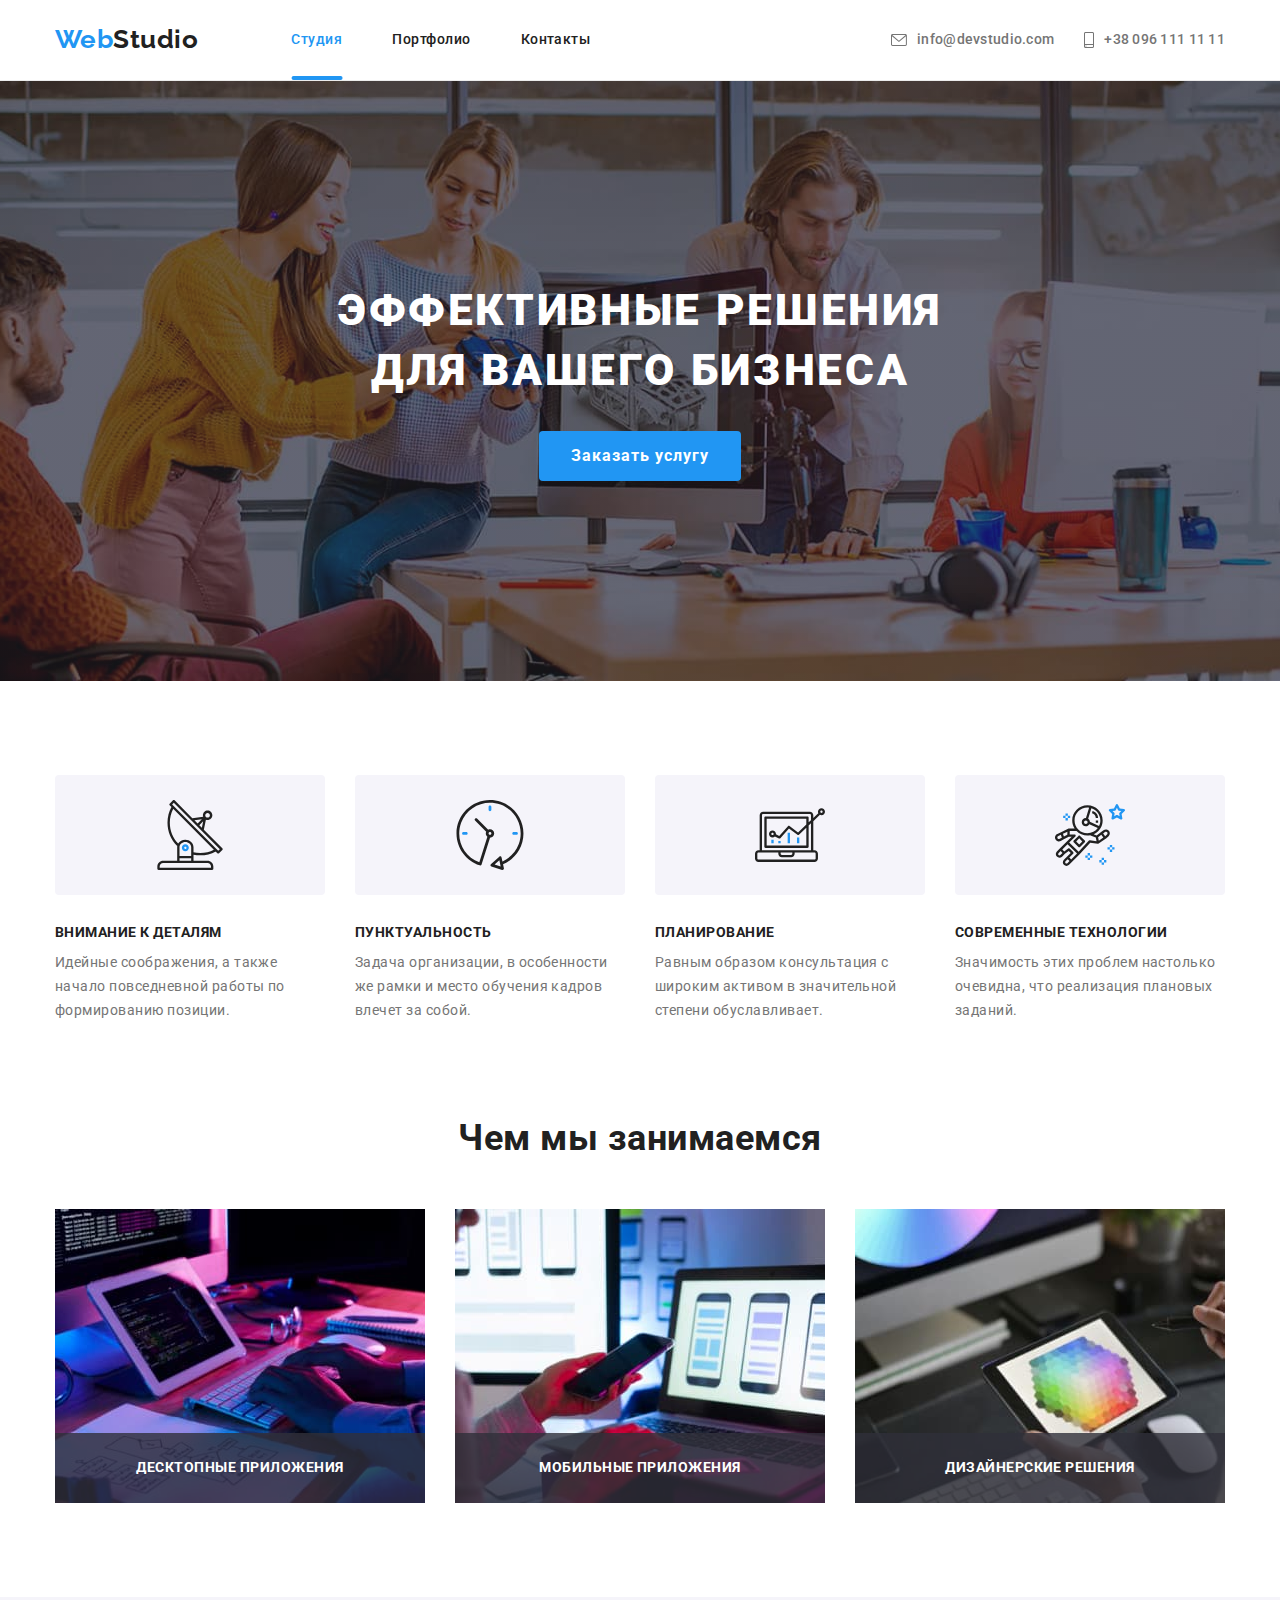
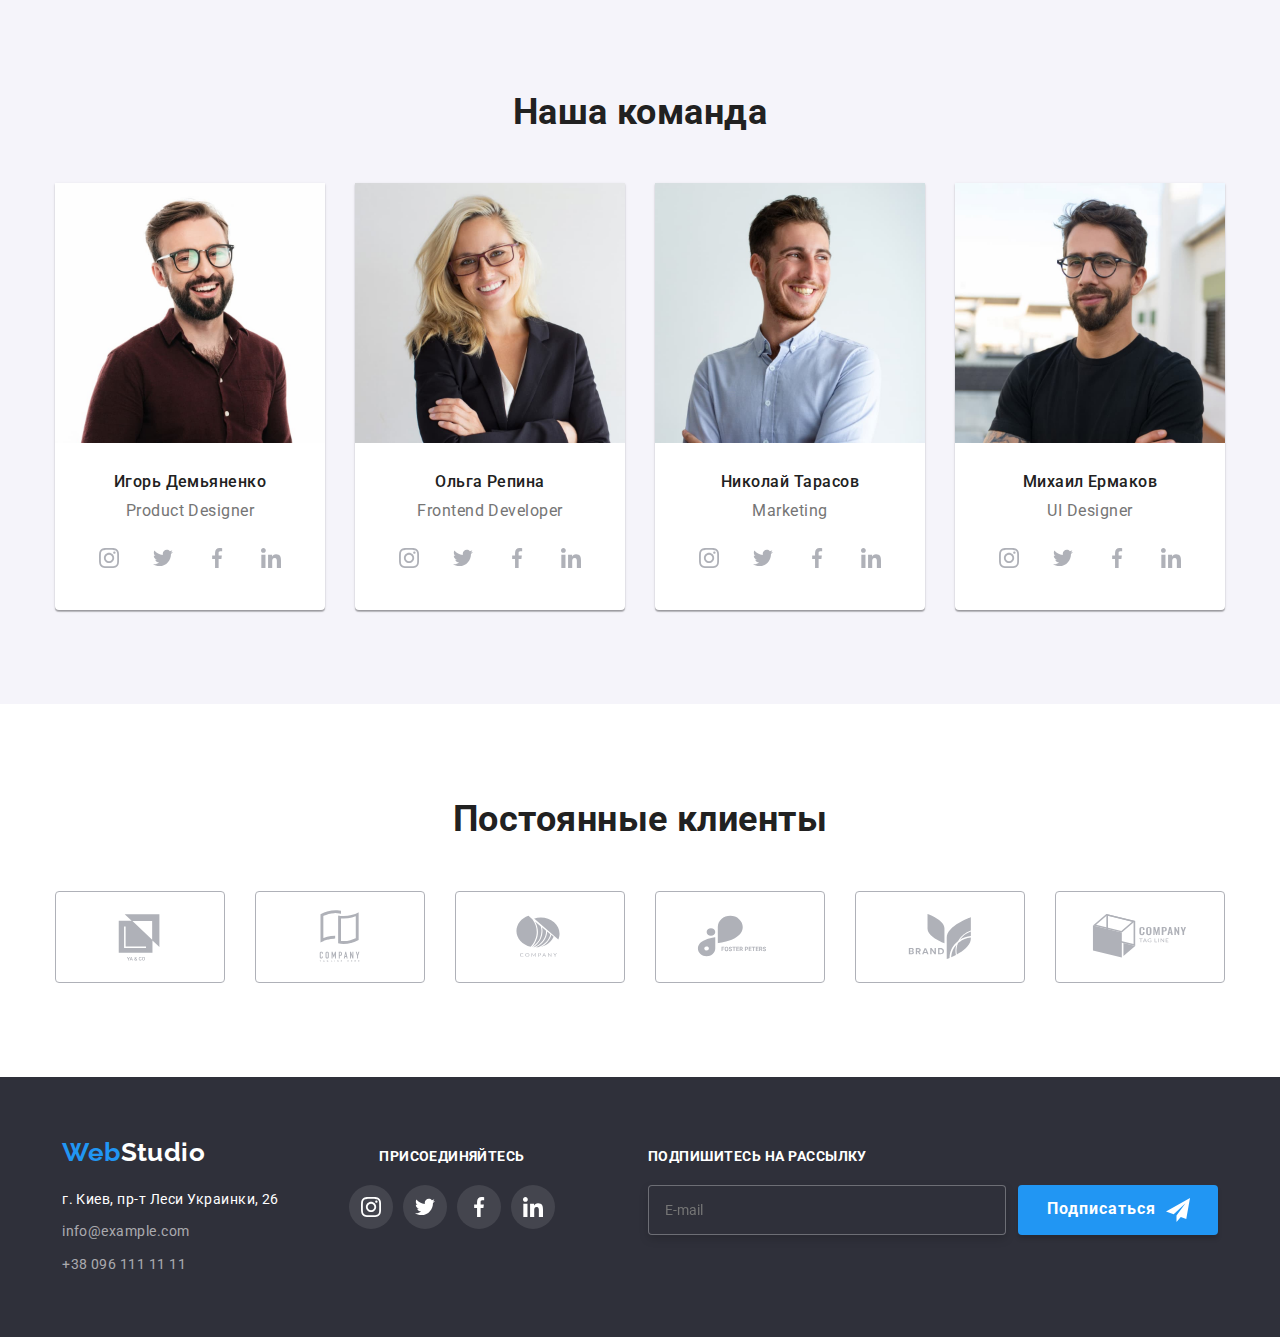
==== commit 0ca5712f: "hw 7 final" ====
--- a/index.html
+++ b/index.html
@@ -387,7 +387,7 @@
 
       <!-- Постоянные клиенты -->
 
-      <section class="cleints section">
+      <section class="clients section">
         <div class="site-container">
           <h2 class="section__title">Постоянные клиенты</h2>
           <ul class="clients__list">
@@ -540,7 +540,7 @@
           </svg>
         </button>
         <div class="sign-form">
-          <b class="modal-title">Оставьте свои данные, мы вам перезвоним</b>
+          <b class="modal__title">Оставьте свои данные, мы вам перезвоним</b>
           <form class="sign-in">
             <label class="form-item">
               Имя
--- a/css/styles.css
+++ b/css/styles.css
@@ -21,6 +21,14 @@
   max-width: 100%;
   display: block;
   height: auto;
+}
+
+.container {
+  width: 1200px;
+  padding-left: 15px;
+  padding-right: 15px;
+  margin-left: auto;
+  margin-right: auto;
 }
 /* header */
 
@@ -670,7 +678,8 @@
 
 .subscription__label {
   display: flex;
-
+  font-size: 14px;
+  line-height: 1.14;
   width: 358px;
   height: 50px;
   border: 1px solid rgba(255, 255, 255, 0.3);
@@ -681,6 +690,7 @@
   padding-left: 16px;
   margin-right: 12px;
   transition: border 250ms cubic-bezier(0.4, 0, 0.2, 1);
+  color: var(--primary-background-color);
 }
 
 .subscription__label:hover,
@@ -700,15 +710,31 @@
 /* Портфолио */
 /* фильтр */
 
-.btn {
+.filter__list {
+  display: flex;
+  justify-content: center;
+  margin-bottom: 50px;
+  margin-top: 0;
+  padding: 0;
+}
+
+.filter__item {
   margin-right: 8px;
 }
 
-.btn:last-child {
-  margin: 0;
-}
-
-.filter button {
+.filter__item:last-child {
+  margin: 0;
+}
+
+.filter__button:hover,
+.filter__button:focus {
+  color: var(--primary-background-color);
+  background-color: var(--accent-color);
+  box-shadow: 0px 3px 1px rgba(0, 0, 0, 0.1), 0px 1px 2px rgba(0, 0, 0, 0.08),
+    0px 2px 2px rgba(0, 0, 0, 0.12);
+}
+
+.filter__button {
   cursor: pointer;
   color: var(--primary-text-color);
   font-family: Roboto, sans-serif;
@@ -726,28 +752,14 @@
     box-shadow 250ms cubic-bezier(0.4, 0, 0.2, 1);
 }
 
-.filter-btn {
-  display: flex;
-  justify-content: center;
-  margin-bottom: 50px;
-  margin-top: 0;
-  padding: 0;
-}
-
-.filter-btn .current {
+.filter__button--current {
   color: var(--primary-background-color);
   background-color: var(--accent-color);
 }
 
-.filter button:hover,
-.filter button:focus {
-  color: var(--primary-background-color);
-  background-color: var(--accent-color);
-  box-shadow: 0px 3px 1px rgba(0, 0, 0, 0.1), 0px 1px 2px rgba(0, 0, 0, 0.08),
-    0px 2px 2px rgba(0, 0, 0, 0.12);
-}
-
-.filter-nav {
+/* карточки портфолио */
+
+.nav__list {
   display: flex;
   flex-wrap: wrap;
   padding-top: 94px;
@@ -757,24 +769,66 @@
   justify-content: center;
 }
 
-.filter-nav .nav-img {
+.nav__item {
   width: 370px;
   margin-right: 30px;
-}
-
-.filter-nav .nav-img:nth-child(3n) {
+  margin-bottom: 30px;
+}
+
+.nav__item:nth-child(3n) {
   margin-right: 0;
 }
 
-.nav-img:nth-last-child(-n + 3) {
+.nav__item:nth-last-child(-n + 3) {
   margin-bottom: 0;
 }
 
-.nav-img {
-  margin-bottom: 30px;
-}
-
-.filter h2 {
+.card {
+  cursor: pointer;
+  transition: box-shadow 250ms cubic-bezier(0.4, 0, 0.2, 1);
+}
+
+.card:hover,
+.card:focus {
+  box-shadow: 0px 3px 1px rgba(0, 0, 0, 0.1), 0px 1px 2px rgba(0, 0, 0, 0.08),
+    0px 2px 2px rgba(0, 0, 0, 0.12);
+}
+
+.overlay-system {
+  overflow: hidden;
+  position: relative;
+}
+
+.card__overlay {
+  position: absolute;
+  width: 100%;
+  height: 100%;
+  background-color: rgba(33, 150, 243, 0.9);
+  padding: 63px 24px;
+  transition: transform 250ms cubic-bezier(0.4, 0, 0.2, 1);
+}
+
+.card:hover .card__overlay {
+  transform: translate(0%, -100%);
+}
+
+.card__text {
+  font-family: "Roboto", sans-serif;
+  font-size: 18px;
+  line-height: 1.56;
+  letter-spacing: 0.03em;
+  color: var(--primary-background-color);
+}
+
+.card__content {
+  padding: 20px 24px;
+  border-left: 1px solid #eeeeee;
+  border-right: 1px solid #eeeeee;
+  border-bottom: 1px solid #eeeeee;
+  background-color: var(--primary-background-color);
+}
+
+.card__title {
   font-family: Roboto, sans-serif;
   font-weight: 700;
   font-size: 18px;
@@ -785,40 +839,12 @@
   margin-bottom: 4px;
 }
 
-.filter p {
+.card__label {
   font-family: Roboto;
   font-size: 16px;
   line-height: 1.88;
   color: var(--description-text-color);
   margin: 0;
-}
-
-.work {
-  padding-top: 0;
-}
-
-/* карточки портфолио */
-
-.card {
-  cursor: pointer;
-  transition: box-shadow 250ms cubic-bezier(0.4, 0, 0.2, 1);
-}
-
-.card:hover,
-.card:focus {
-  box-shadow: 0px 3px 1px rgba(0, 0, 0, 0.1), 0px 1px 2px rgba(0, 0, 0, 0.08),
-    0px 2px 2px rgba(0, 0, 0, 0.12);
-}
-
-.card-content {
-  padding: 20px 24px;
-}
-
-.card-content {
-  border-left: 1px solid #eeeeee;
-  border-right: 1px solid #eeeeee;
-  border-bottom: 1px solid #eeeeee;
-  background-color: var(--primary-background-color);
 }
 
 /* backdrop Заказать услугу */
@@ -865,7 +891,7 @@
   padding: 40px;
 }
 
-.modal b {
+.modal__title {
   font-family: "Roboto", sans-serif;
 
   font-weight: 700;
@@ -905,32 +931,6 @@
   border-color: var(--accent-color);
 }
 
-.overlay-system {
-  overflow: hidden;
-  position: relative;
-}
-
-.overlay {
-  position: absolute;
-  width: 100%;
-  height: 100%;
-  background-color: rgba(33, 150, 243, 0.9);
-  padding: 63px 24px;
-  transition: transform 250ms cubic-bezier(0.4, 0, 0.2, 1);
-}
-
-.overlay .overlay-text {
-  font-family: "Roboto", sans-serif;
-  font-size: 18px;
-  line-height: 1.56;
-  letter-spacing: 0.03em;
-  color: var(--primary-background-color);
-}
-
-.card:hover .overlay {
-  transform: translate(0%, -100%);
-}
-
 /* Форма модального окна */
 
 .modal-form {
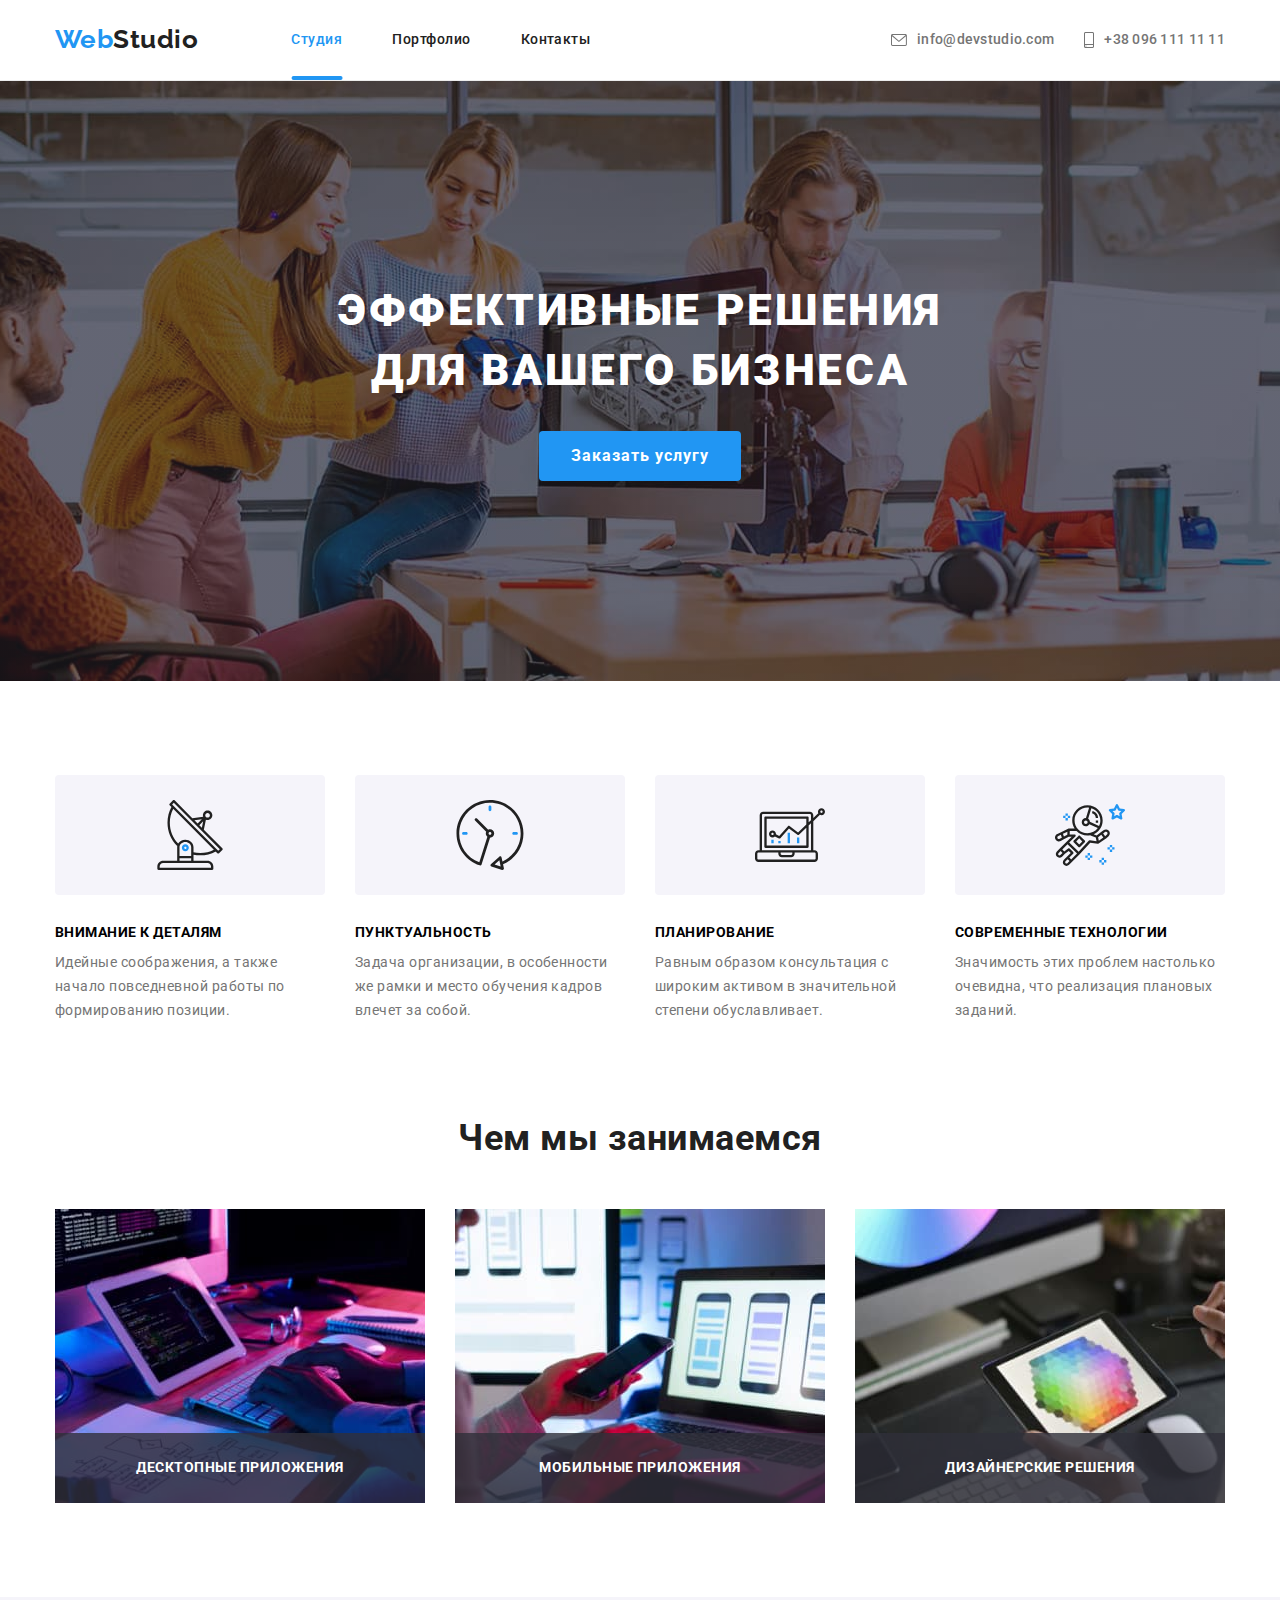
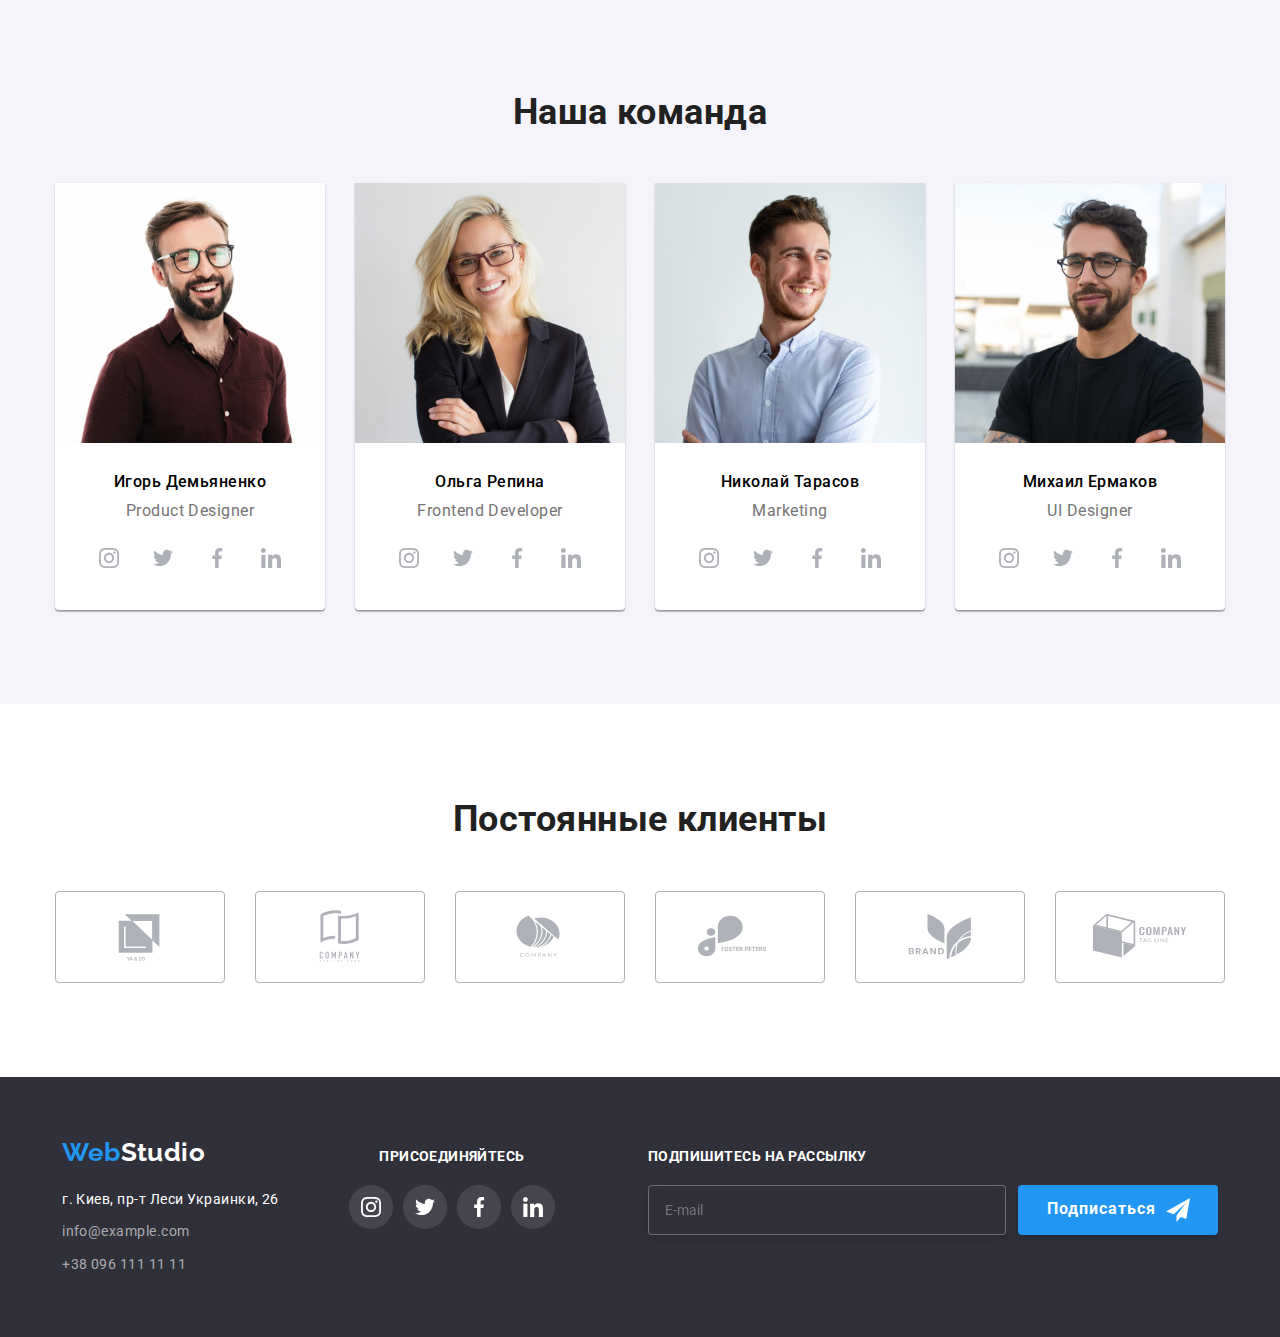
==== commit 7d021ce0: "hw 7 final" ====
--- a/index.html
+++ b/index.html
@@ -13,7 +13,7 @@
       rel="stylesheet"
       href="https://cdnjs.cloudflare.com/ajax/libs/modern-normalize/1.1.0/modern-normalize.min.css"
     />
-    <link rel="stylesheet" href="./css/styles.css" />
+    <link rel="stylesheet" href="./css/main.min.css" />
   </head>
   <body>
     <!--Хедер-->
--- a/css/main.min.css
+++ b/css/main.min.css
@@ -0,0 +1 @@
+body{font-family:"Roboto","Raleway",sans-serif;background-color:var(--primary-background-color);color:var(--primary-text-color);letter-spacing:.03em;margin:0}ul li{list-style:none}img{max-width:100%;display:block;height:auto}.container{width:1200px;padding-left:15px;padding-right:15px;margin-left:auto;margin-right:auto}.site-container{width:1200px;padding-left:15px;padding-right:15px;margin-left:auto;margin-right:auto}.header{border-bottom:1px solid #ececec}.header__site-container{display:-webkit-box;display:-ms-flexbox;display:flex}.main-nav{display:-webkit-box;display:-ms-flexbox;display:flex;-webkit-box-align:center;-ms-flex-align:center;align-items:center}.site-nav{display:-webkit-box;display:-ms-flexbox;display:flex;margin:0;padding:0;margin-left:93px}.site-nav__item{position:relative;margin-right:50px}.site-nav__item:last-child{margin-right:0}.site-nav__link{color:#212121;font-family:Roboto,sans-serif;font-weight:500;font-size:14px;line-height:1.14;text-decoration:none;display:block;padding-top:32px;padding-bottom:32px;-webkit-transition:color 250ms cubic-bezier(0.4, 0, 0.2, 1);transition:color 250ms cubic-bezier(0.4, 0, 0.2, 1)}.site-nav__link:hover,.site-nav__link:focus{color:#2196f3}.site-nav__current{color:#2196f3}.site-nav__current::after{position:absolute;content:"";top:100%;left:50%;-webkit-transform:translate(-50%, -100%);transform:translate(-50%, -100%);width:100%;height:4px;background-color:#2196f3;border-radius:2px}.main-nav__logo{color:#212121;font-family:Raleway,sans-serif;font-weight:700;font-size:26px;line-height:1.2;text-decoration:none;margin:0;-webkit-transition:color 250ms cubic-bezier(0.4, 0, 0.2, 1);transition:color 250ms cubic-bezier(0.4, 0, 0.2, 1)}.main-nav__logo:hover,.main-nav__logo:focus{color:#2196f3}.main-nav__label{color:#2196f3}.auth-nav{display:-webkit-box;display:-ms-flexbox;display:flex;margin-left:auto;margin-bottom:0;margin-top:0;-webkit-box-align:center;-ms-flex-align:center;align-items:center;padding:0}.auth-nav__icon{margin-right:10px;text-align:center;-webkit-box-pack:center;-ms-flex-pack:center;justify-content:center}.auth-nav__item{margin-right:30px}.auth-nav__item:last-child{margin:0}.auth-nav__link{color:#757575;font-family:Roboto,sans-serif;font-weight:500;font-size:14px;line-height:1.14;letter-spacing:.02em;text-decoration:none;display:-webkit-box;display:-ms-flexbox;display:flex;-webkit-box-align:center;-ms-flex-align:center;align-items:center;fill:#757575;padding-top:32px;padding-bottom:32px;-webkit-transition:color 250ms cubic-bezier(0.4, 0, 0.2, 1),fill 250ms cubic-bezier(0.4, 0, 0.2, 1);transition:color 250ms cubic-bezier(0.4, 0, 0.2, 1),fill 250ms cubic-bezier(0.4, 0, 0.2, 1)}.auth-nav__link:hover,.auth-nav__link:focus{color:#2196f3;fill:#2196f3}.section{padding-top:94px;padding-bottom:94px;margin-right:auto;margin-left:auto}.hero{text-align:center;max-width:1600px;padding-top:200px;padding-bottom:200px;background-color:#2f303a;background-position:center;background-size:cover;background-repeat:no-repeat;background-image:-webkit-gradient(linear, left top, left bottom, color-stop(100%, rgba(47, 48, 58, 0.4)), to(rgba(47, 48, 58, 0.4))),url(../images/hero.jpg);background-image:linear-gradient(rgba(47, 48, 58, 0.4) 100%, rgba(47, 48, 58, 0.4) 100%),url(../images/hero.jpg)}.hero__title{font-family:Roboto,sans-serif;font-weight:900;font-size:44px;line-height:1.36;text-align:center;letter-spacing:.06em;text-transform:uppercase;color:#fff;margin:0;margin-bottom:30px}.hero__button{cursor:pointer;color:#fff;background-color:#2196f3;font-family:Roboto,sans-serif;font-weight:700;font-size:16px;line-height:1.88;display:inline-block;letter-spacing:.06em;padding:10px 32px;border-radius:4px;border:none;text-align:center;-webkit-transition:background-color 250ms cubic-bezier(0.4, 0, 0.2, 1);transition:background-color 250ms cubic-bezier(0.4, 0, 0.2, 1)}.hero__button:hover,.hero__button:focus{background-color:#188ce8}.peculiarities{font-family:Roboto,sans-serif}.peculiarities__list{margin:0;padding:0;display:-webkit-box;display:-ms-flexbox;display:flex}.peculiarities__item{margin-right:30px}.peculiarities__item:last-child{margin:0}.peculiarities__icon{display:-webkit-box;display:-ms-flexbox;display:flex;-webkit-box-align:center;-ms-flex-align:center;align-items:center;-webkit-box-pack:center;-ms-flex-pack:center;justify-content:center;width:270px;height:120px;text-align:center;margin-bottom:30px;background-color:#f5f4fa;border-radius:4px}.peculiarities__title{font-family:Roboto,sans-serif;font-weight:700;font-size:14px;line-height:1.14;text-transform:uppercase;margin:0;margin-bottom:10px}.peculiarities__text{color:#757575;font-size:14px;line-height:1.71;margin:0;width:270px}.areas-work{padding-top:0}.section__title{font-family:Roboto,sans-serif;font-weight:700;font-size:36px;line-height:1.17;margin:0;margin-bottom:50px;text-align:center;color:#212121}.areas-work__list{margin:0;padding:0;display:-webkit-box;display:-ms-flexbox;display:flex}.areas-work__item{width:370px;margin-right:30px;position:relative}.areas-work__item:last-child{margin-right:0}.areas-work__name{position:absolute;width:100%;height:70px;bottom:0;left:0;margin:0;color:#fff;text-align:center;font-family:"Roboto",sans-serif;font-weight:700;font-size:14px;line-height:1.14;padding-bottom:27px;padding-top:27px;text-transform:uppercase;background-color:rgba(47,48,58,.8)}.team{background:#f5f4fa}.team__list{display:-webkit-box;display:-ms-flexbox;display:flex;margin:0;padding:0}.team__item{margin-right:30px}.team__item:last-child{margin-right:0}.cards-set{-webkit-box-shadow:0px 1px 3px rgba(0,0,0,.12),0px 1px 1px rgba(0,0,0,.14),0px 2px 1px rgba(0,0,0,.2);box-shadow:0px 1px 3px rgba(0,0,0,.12),0px 1px 1px rgba(0,0,0,.14),0px 2px 1px rgba(0,0,0,.2);padding:0;background-color:#fff;border-radius:0px 0px 4px 4px;padding-bottom:30px}.cards-thumb{margin-bottom:30px}.cards-content__title{font-family:Roboto,sans-serif;font-weight:500;font-size:16px;line-height:1.18;margin:0;text-align:center;margin-bottom:10px}.cards-content__name{font-size:16px;line-height:1.18;color:#757575;margin:0;text-align:center;margin-bottom:16px}.socials-list{display:-webkit-box;display:-ms-flexbox;display:flex;text-align:center;-webkit-box-align:center;-ms-flex-align:center;align-items:center;-webkit-box-pack:center;-ms-flex-pack:center;justify-content:center;margin:0;padding:0}.socials-list__item{margin-right:10px;padding:0;border-radius:50%;text-align:center;-webkit-box-align:center;-ms-flex-align:center;align-items:center;-webkit-box-pack:center;-ms-flex-pack:center;justify-content:center}.socials-list__item:last-child{margin-right:0}.socials-list__link{width:44px;height:44px;display:-webkit-box;display:-ms-flexbox;display:flex;text-align:center;-webkit-box-align:center;-ms-flex-align:center;align-items:center;-webkit-box-pack:center;-ms-flex-pack:center;justify-content:center;border-radius:50%;color:#afb1b8;-webkit-transition:background-color 250ms cubic-bezier(0.4, 0, 0.2, 1),color 250ms cubic-bezier(0.4, 0, 0.2, 1);transition:background-color 250ms cubic-bezier(0.4, 0, 0.2, 1),color 250ms cubic-bezier(0.4, 0, 0.2, 1);fill:currentColor}.socials-list__link:hover,.socials-list__link:focus{background-color:#188ce8;color:#fff}.socials-links{display:inline-block;margin-right:93px;text-align:center}.socials-links__join{color:#fff;font-family:"Roboto",sans-serif;font-weight:700;font-size:14px;line-height:1.14;letter-spacing:.03em;text-transform:uppercase;text-align:center;margin:0;margin-bottom:20px;padding:0}.socials-links__list{display:-webkit-box;display:-ms-flexbox;display:flex;text-align:center;-webkit-box-pack:center;-ms-flex-pack:center;justify-content:center;padding:0;margin:0}.socials-links__link{display:-webkit-box;display:-ms-flexbox;display:flex;width:44px;height:44px;display:flex;text-align:center;-webkit-box-align:center;-ms-flex-align:center;align-items:center;-webkit-box-pack:center;-ms-flex-pack:center;justify-content:center;border-radius:50%;color:#fff;background-color:rgba(255,255,255,.1);-webkit-transition:background-color 250ms cubic-bezier(0.4, 0, 0.2, 1);transition:background-color 250ms cubic-bezier(0.4, 0, 0.2, 1);fill:currentColor}.socials-links__item{margin-right:10px;text-align:center;-webkit-box-align:center;-ms-flex-align:center;align-items:center;-webkit-box-pack:center;-ms-flex-pack:center;justify-content:center}.socials-links__item:last-child{margin:0}.socials-links__link:hover,.socials-links__link:focus{background-color:#188ce8;color:#fff}.clients__list{margin:0;padding:0;display:-webkit-box;display:-ms-flexbox;display:flex;text-align:center;-webkit-box-align:center;-ms-flex-align:center;align-items:center;-webkit-box-pack:center;-ms-flex-pack:center;justify-content:center}.clients__item{margin-right:30px;display:-webkit-box;display:-ms-flexbox;display:flex;-webkit-box-align:center;-ms-flex-align:center;align-items:center;-webkit-box-pack:center;-ms-flex-pack:center;justify-content:center;width:170px}.clients__item:last-child{margin:0}.clients__link:hover,.clients__link:focus{color:#2196f3;border:1px solid #2196f3}.clients__link{display:-webkit-box;display:-ms-flexbox;display:flex;width:170px;height:92px;border:1px solid #afb1b8;color:#afb1b8;text-align:center;-webkit-box-align:center;-ms-flex-align:center;align-items:center;-webkit-box-pack:center;-ms-flex-pack:center;justify-content:center;border-radius:4px;-webkit-transition:color 250ms cubic-bezier(0.4, 0, 0.2, 1),border-color 250ms cubic-bezier(0.4, 0, 0.2, 1);transition:color 250ms cubic-bezier(0.4, 0, 0.2, 1),border-color 250ms cubic-bezier(0.4, 0, 0.2, 1);fill:currentColor}.footer{background-color:#2f303a;padding:60px 0}.footer-container{display:-webkit-box;display:-ms-flexbox;display:flex;-webkit-box-orient:horizontal;-webkit-box-direction:normal;-ms-flex-direction:row;flex-direction:row;-webkit-box-align:baseline;-ms-flex-align:baseline;align-items:baseline;-webkit-box-pack:center;-ms-flex-pack:center;justify-content:center}.footer-contact{margin-right:70px}.footer-contact__logo{font-family:Raleway,sans-serif;min-width:145px;font-weight:700;font-size:26px;line-height:1.19;text-decoration:none;color:#fff;display:inline-block;margin-bottom:20px;-webkit-transition:color 250ms cubic-bezier(0.4, 0, 0.2, 1);transition:color 250ms cubic-bezier(0.4, 0, 0.2, 1)}.footer-contact__logo:hover,.footer-contact__logo:focus{color:#2196f3}.footer-contact__span{color:#2196f3}.footer-contact__location{font-size:14px;line-height:1.71;color:#fff;font-style:normal}.footer-contact__list{margin:0;padding:0}.footer-contact__item{margin-bottom:9px}.footer-contact__item:last-child{margin-bottom:0}.footer-contact__connection{font-family:Roboto,sans-serif;font-size:14px;line-height:1.71;color:rgba(255,255,255,.6);text-decoration:none;font-style:normal;-webkit-transition:color 250ms cubic-bezier(0.4, 0, 0.2, 1);transition:color 250ms cubic-bezier(0.4, 0, 0.2, 1)}.footer-contact__connection:hover,.footer-contact__connection:focus{color:#2196f3}.form-footer{display:inline-block;-webkit-box-align:center;-ms-flex-align:center;align-items:center;-webkit-box-pack:center;-ms-flex-pack:center;justify-content:center}.form-footer__name{font-family:"Roboto",sans-serif;font-weight:700;font-size:14px;line-height:1.14;text-transform:uppercase;color:#fff;margin:0;margin-bottom:20px}.subscription{display:-webkit-box;display:-ms-flexbox;display:flex}.subscription__btn{font-family:"Roboto",sans-serif;display:-webkit-box;display:-ms-flexbox;display:flex;font-weight:700;font-size:16px;line-height:1.9;width:200px;height:50px;color:#fff;padding-left:29px;padding-right:62px;padding-top:10px;padding-bottom:10px;background-color:#2196f3;border:none;border-radius:4px;letter-spacing:.06em;-webkit-box-shadow:0px 4px 4px rgba(0,0,0,.15);box-shadow:0px 4px 4px rgba(0,0,0,.15);position:relative;text-align:center;cursor:pointer;-webkit-transition:background-color 250ms cubic-bezier(0.4, 0, 0.2, 1);transition:background-color 250ms cubic-bezier(0.4, 0, 0.2, 1);margin:0;-webkit-box-align:center;-ms-flex-align:center;align-items:center;-webkit-box-pack:center;-ms-flex-pack:center;justify-content:center}.subscription__btn:hover,.subscription__btn:focus{background-color:#188ce8}.subscription__label{display:-webkit-box;display:-ms-flexbox;display:flex;font-size:14px;line-height:1.14;width:358px;height:50px;border:1px solid rgba(255,255,255,.3);-webkit-filter:drop-shadow(0px 4px 4px rgba(0, 0, 0, 0.15));filter:drop-shadow(0px 4px 4px rgba(0, 0, 0, 0.15));border-radius:4px;background-color:#2f303a;outline:none;padding-left:16px;margin-right:12px;-webkit-transition:border 250ms cubic-bezier(0.4, 0, 0.2, 1);transition:border 250ms cubic-bezier(0.4, 0, 0.2, 1);color:#fff}.subscription__label:hover,.subscription__label:focus{border:1px solid #188ce8}.subscription__label:focus{outline:1px solid #188ce8}.subscription__icon{position:absolute;right:28px;top:13px}.backdrop{position:fixed;top:0;left:0;width:100%;height:100%;background-color:rgba(0,0,0,.2);opacity:1;-webkit-transition:opacity 500ms cubic-bezier(0.4, 0, 0.2, 1);transition:opacity 500ms cubic-bezier(0.4, 0, 0.2, 1)}.backdrop.is-hidden{pointer-events:none;opacity:0;visibility:visible}.backdrop.is-hidden .modal{-webkit-transform:translate(-50%, -50%) scale(1.1);transform:translate(-50%, -50%) scale(1.1)}.modal{display:-webkit-box;display:-ms-flexbox;display:flex;-webkit-box-align:center;-ms-flex-align:center;align-items:center;position:absolute;top:50%;left:50%;-webkit-transform:translate(-50%, -50%) scale(1);transform:translate(-50%, -50%) scale(1);width:528px;height:581px;background-color:#fff;-webkit-box-shadow:0px 1px 3px rgba(0,0,0,.12),0px 1px 1px rgba(0,0,0,.14),0px 2px 1px rgba(0,0,0,.2);box-shadow:0px 1px 3px rgba(0,0,0,.12),0px 1px 1px rgba(0,0,0,.14),0px 2px 1px rgba(0,0,0,.2);border-radius:4px;-webkit-transition:-webkit-transform 500ms cubic-bezier(0.4, 0, 0.2, 1);transition:-webkit-transform 500ms cubic-bezier(0.4, 0, 0.2, 1);transition:transform 500ms cubic-bezier(0.4, 0, 0.2, 1);transition:transform 500ms cubic-bezier(0.4, 0, 0.2, 1), -webkit-transform 500ms cubic-bezier(0.4, 0, 0.2, 1);text-align:center;padding:40px}.modal__title{font-family:"Roboto",sans-serif;font-weight:700;font-size:20px;line-height:1.15;margin-bottom:12px;letter-spacing:.03em}.modal-form{margin:0;width:448px;height:40px;outline:none;-webkit-transition:border 250ms cubic-bezier(0.4, 0, 0.2, 1);transition:border 250ms cubic-bezier(0.4, 0, 0.2, 1)}.sign-form{display:-webkit-box;display:-ms-flexbox;display:flex;-webkit-box-orient:vertical;-webkit-box-direction:normal;-ms-flex-direction:column;flex-direction:column;-webkit-box-align:center;-ms-flex-align:center;align-items:center;text-align:left;font-family:"Roboto",sans-serif;font-style:normal;font-weight:400;font-size:12px;line-height:1.16;letter-spacing:.01em}.sign-form textarea{margin:0;width:448px;height:120px;resize:none;-webkit-transition:border 250ms cubic-bezier(0.4, 0, 0.2, 1);transition:border 250ms cubic-bezier(0.4, 0, 0.2, 1)}.sign-form textarea{font-family:"Roboto",sans-serif;margin:0;font-size:14px;line-height:1.14;letter-spacing:.01em;padding:12px 16px;border:1px solid rgba(33,33,33,.2);border-radius:4px;outline:none}.sign-in label{position:relative}.form-item{display:-webkit-box;display:-ms-flexbox;display:flex;-webkit-box-orient:vertical;-webkit-box-direction:normal;-ms-flex-direction:column;flex-direction:column;width:100%;margin-bottom:10px}.form-item--last{margin-bottom:20px}.sign-in input{margin:0;padding:12px 12px 12px 42px;border:1px solid rgba(33,33,33,.2);border-radius:4px}.modal-icons{position:absolute;top:30px;left:12px;color:#2196f3;-webkit-transition:fill 250ms cubic-bezier(0.4, 0, 0.2, 1);transition:fill 250ms cubic-bezier(0.4, 0, 0.2, 1)}.sign-in{-webkit-box-align:center;-ms-flex-align:center;align-items:center;display:-webkit-box;display:-ms-flexbox;display:flex;-webkit-box-orient:vertical;-webkit-box-direction:normal;-ms-flex-direction:column;flex-direction:column;font-family:"Roboto",sans-serif;font-size:12px;line-height:1.6;letter-spacing:.01em;color:#757575}.form-field{font-family:"Roboto",sans-serif;font-size:14px;line-height:1.71;letter-spacing:.03em;text-align:center;color:#757575}.container-btn{text-align:center}.accept-button{text-align:center;padding:0;margin-right:0;margin-top:30px;width:200px;height:50px;color:#fff;background-color:#2196f3;font-family:"Roboto",sans-serif;font-weight:700;font-size:16px;line-height:1.88;letter-spacing:.06em;border:none;-webkit-box-shadow:0px 4px 4px rgba(0,0,0,.15);box-shadow:0px 4px 4px rgba(0,0,0,.15);border-radius:4px;cursor:pointer;-webkit-transition:background-color 250ms cubic-bezier(0.4, 0, 0.2, 1);transition:background-color 250ms cubic-bezier(0.4, 0, 0.2, 1)}.accept-button:hover,.accept-button:focus{background-color:#188ce8}.form-item ::-webkit-input-placeholder{color:rgba(117,117,117,.5)}.form-item ::-moz-placeholder{color:rgba(117,117,117,.5)}.form-item :-ms-input-placeholder{color:rgba(117,117,117,.5)}.form-item ::-ms-input-placeholder{color:rgba(117,117,117,.5)}.form-item ::placeholder{color:rgba(117,117,117,.5)}.sign-form textarea:hover{border:1px solid #2196f3}.sign-form textarea:focus{border:1px solid #2196f3;outline:1px solid #2196f3}.form-item:hover .modal-icons{fill:#2196f3}.form-item:hover .modal-form{border:1px solid #2196f3}.modal-form:focus+.modal-icons{fill:#2196f3}.modal-form:focus{border:1px solid #2196f3;outline:1px solid #2196f3}.mail-form:focus{outline:1px solid #2196f3;color:#fff;font-family:"Roboto",sans-serif;font-weight:400;font-size:14px;line-height:1.14;letter-spacing:.03em}.policy input{border:none;outline:none}.policy{font-family:"Roboto",sans-serif;font-size:14px;line-height:1.71;letter-spacing:.03em;color:#757575;border:none;outline:none}.policy-link{color:#2196f3;margin-left:4px}.checkbox{position:absolute;width:1px;height:1px;margin:-1px;border:0;padding:0;white-space:nowrap;-webkit-clip-path:inset(100%);clip-path:inset(100%);clip:rect(0 0 0 0);overflow:hidden}.icon-checkbox{content:"";display:inline-block;width:16px;height:15px;border:2px solid #212121;border-radius:2px;-webkit-transition:border-color 250ms cubic-bezier(0.4, 0, 0.2, 1);transition:border-color 250ms cubic-bezier(0.4, 0, 0.2, 1);margin-right:7px}.checkbox:checked+.icon-checkbox{background-color:#2196f3;background-image:url(../images/accept-icon.svg);background-size:contain;background-origin:border-box;border-color:#2196f3}.policy{display:-webkit-box;display:-ms-flexbox;display:flex;cursor:pointer;-webkit-box-align:center;-ms-flex-align:center;align-items:center;-webkit-box-pack:center;-ms-flex-pack:center;justify-content:center}.policy:hover .icon-checkbox{border-color:#2196f3}.mail-form:focus{outline:1px solid #2196f3;color:#fff;font-family:"Roboto",sans-serif;font-weight:400;font-size:14px;line-height:1.14;letter-spacing:.03em}.modal-close{cursor:pointer;position:absolute;top:8px;right:8px;width:30px;height:30px;border:1px solid rgba(0,0,0,.1);border-radius:50%;background-color:#fff;color:#000;-webkit-transition:color 250ms cubic-bezier(0.4, 0, 0.2, 1),border-color 250ms cubic-bezier(0.4, 0, 0.2, 1);transition:color 250ms cubic-bezier(0.4, 0, 0.2, 1),border-color 250ms cubic-bezier(0.4, 0, 0.2, 1);padding:0}.modal-icon{position:absolute;top:50%;left:50%;-webkit-transform:translate(-50%, -50%);transform:translate(-50%, -50%);fill:currentColor}.modal-close:hover,.modal-close:focus{color:#2196f3;border-color:#2196f3}.filter__list{display:-webkit-box;display:-ms-flexbox;display:flex;-webkit-box-pack:center;-ms-flex-pack:center;justify-content:center;margin-bottom:50px;margin-top:0;padding:0}.filter__item{margin-right:8px}.filter__item:last-child{margin:0}.filter__button:hover,.filter__button:focus{color:#fff;background-color:#2196f3;-webkit-box-shadow:0px 3px 1px rgba(0,0,0,.1),0px 1px 2px rgba(0,0,0,.08),0px 2px 2px rgba(0,0,0,.12);box-shadow:0px 3px 1px rgba(0,0,0,.1),0px 1px 2px rgba(0,0,0,.08),0px 2px 2px rgba(0,0,0,.12)}.filter__button{cursor:pointer;color:#212121;font-family:Roboto,sans-serif;font-weight:500;font-size:16px;line-height:1.62;padding:6px 22px;border:none;border-radius:4px;background-color:#f5f4fa;text-align:center;letter-spacing:.03em;-webkit-transition:color 250ms cubic-bezier(0.4, 0, 0.2, 1),background-color 250ms cubic-bezier(0.4, 0, 0.2, 1),-webkit-box-shadow 250ms cubic-bezier(0.4, 0, 0.2, 1);transition:color 250ms cubic-bezier(0.4, 0, 0.2, 1),background-color 250ms cubic-bezier(0.4, 0, 0.2, 1),-webkit-box-shadow 250ms cubic-bezier(0.4, 0, 0.2, 1);transition:color 250ms cubic-bezier(0.4, 0, 0.2, 1),background-color 250ms cubic-bezier(0.4, 0, 0.2, 1),box-shadow 250ms cubic-bezier(0.4, 0, 0.2, 1);transition:color 250ms cubic-bezier(0.4, 0, 0.2, 1),background-color 250ms cubic-bezier(0.4, 0, 0.2, 1),box-shadow 250ms cubic-bezier(0.4, 0, 0.2, 1),-webkit-box-shadow 250ms cubic-bezier(0.4, 0, 0.2, 1)}.filter__button--current{color:#fff;background-color:#2196f3}.nav__list{display:-webkit-box;display:-ms-flexbox;display:flex;-ms-flex-wrap:wrap;flex-wrap:wrap;padding-top:94px;padding-bottom:94px;margin:0;padding:0;-webkit-box-pack:center;-ms-flex-pack:center;justify-content:center}.nav__item{width:370px;margin-right:30px;margin-bottom:30px}.nav__item:nth-child(3n){margin-right:0}.nav__item:nth-last-child(-n+3){margin-bottom:0}.card{cursor:pointer;-webkit-transition:-webkit-box-shadow 250ms cubic-bezier(0.4, 0, 0.2, 1);transition:-webkit-box-shadow 250ms cubic-bezier(0.4, 0, 0.2, 1);transition:box-shadow 250ms cubic-bezier(0.4, 0, 0.2, 1);transition:box-shadow 250ms cubic-bezier(0.4, 0, 0.2, 1), -webkit-box-shadow 250ms cubic-bezier(0.4, 0, 0.2, 1)}.card:hover,.card:focus{-webkit-box-shadow:0px 3px 1px rgba(0,0,0,.1),0px 1px 2px rgba(0,0,0,.08),0px 2px 2px rgba(0,0,0,.12);box-shadow:0px 3px 1px rgba(0,0,0,.1),0px 1px 2px rgba(0,0,0,.08),0px 2px 2px rgba(0,0,0,.12)}.overlay-system{overflow:hidden;position:relative}.card__overlay{position:absolute;width:100%;height:100%;background-color:rgba(33,150,243,.9);padding:63px 24px;-webkit-transition:-webkit-transform 250ms cubic-bezier(0.4, 0, 0.2, 1);transition:-webkit-transform 250ms cubic-bezier(0.4, 0, 0.2, 1);transition:transform 250ms cubic-bezier(0.4, 0, 0.2, 1);transition:transform 250ms cubic-bezier(0.4, 0, 0.2, 1), -webkit-transform 250ms cubic-bezier(0.4, 0, 0.2, 1)}.card:hover .card__overlay{-webkit-transform:translate(0%, -100%);transform:translate(0%, -100%)}.card__text{font-family:"Roboto",sans-serif;font-size:18px;line-height:1.56;letter-spacing:.03em;color:#fff}.card__content{padding:20px 24px;border-left:1px solid #eee;border-right:1px solid #eee;border-bottom:1px solid #eee;background-color:#fff}.card__title{font-family:Roboto,sans-serif;font-weight:700;font-size:18px;line-height:2;letter-spacing:.06em;margin:0;padding:0;margin-bottom:4px}.card__label{font-family:Roboto;font-size:16px;line-height:1.88;color:#757575;margin:0}/*# sourceMappingURL=main.min.css.map */